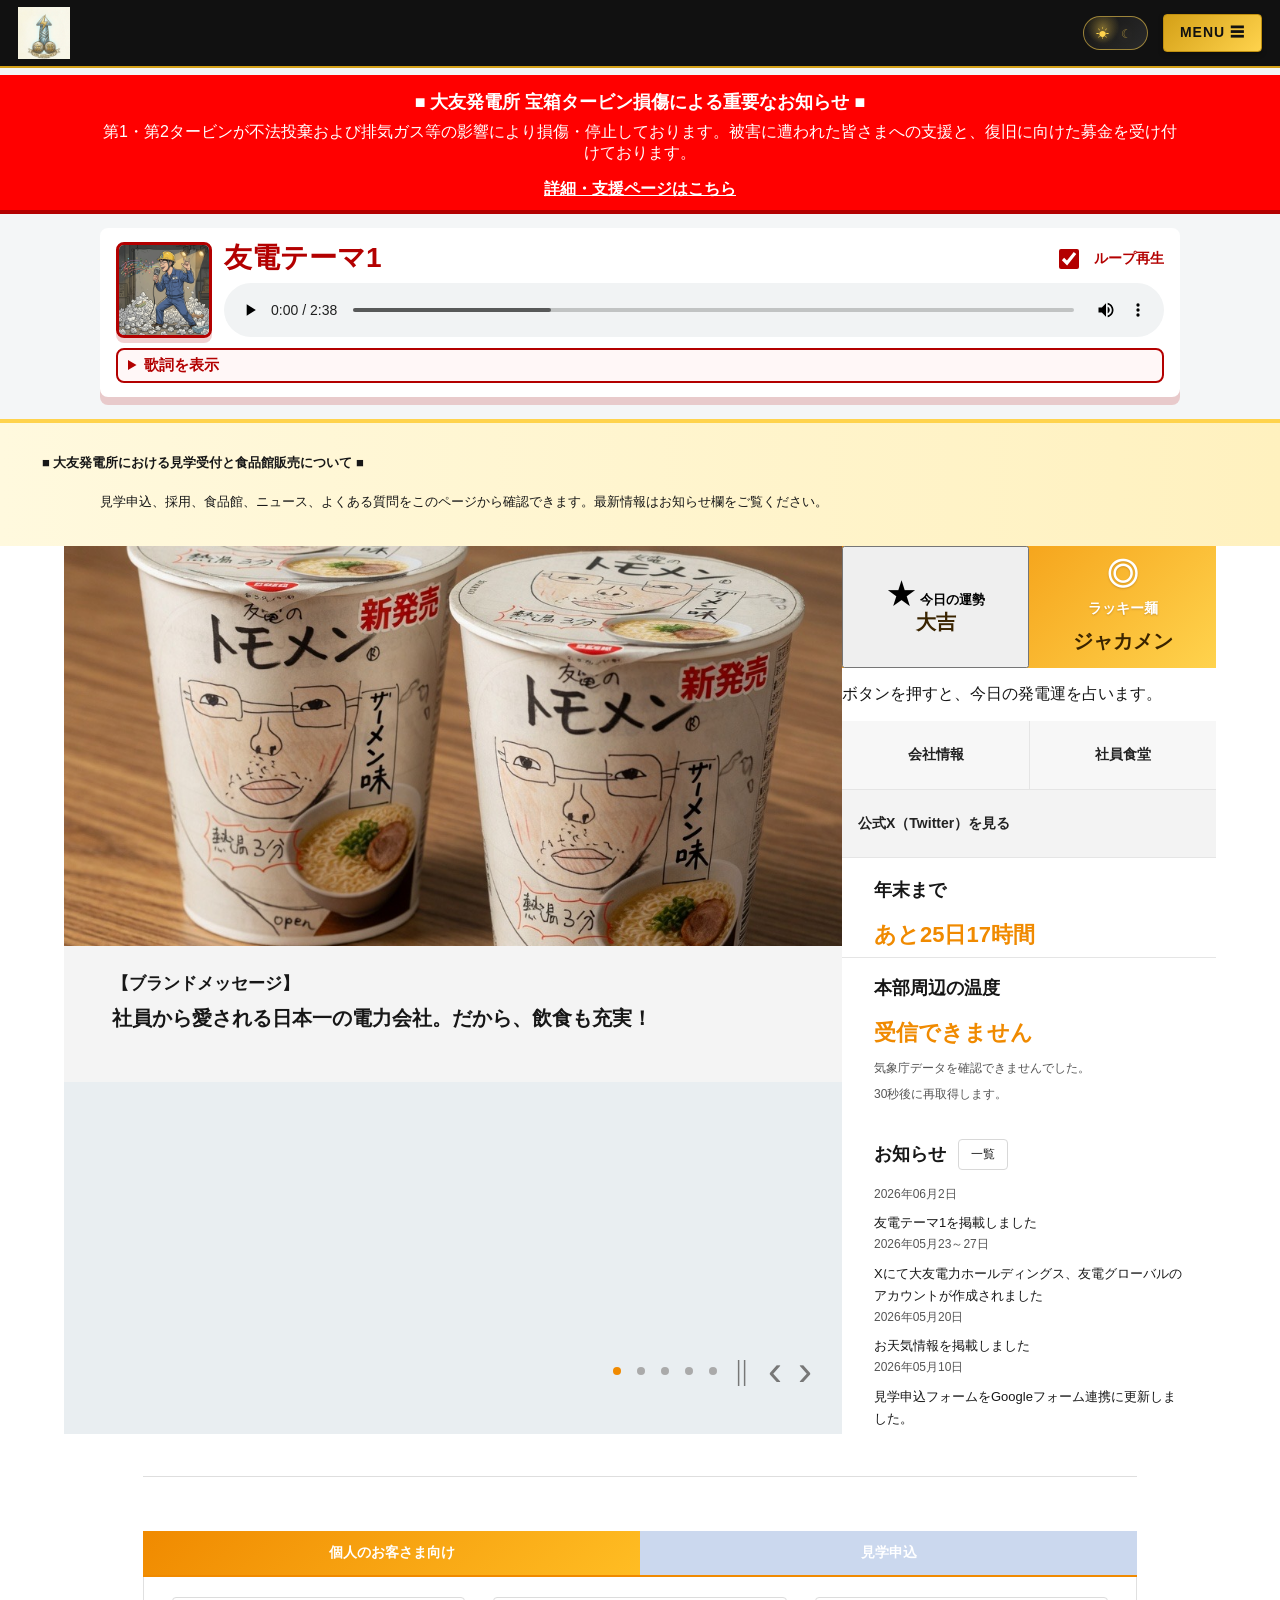
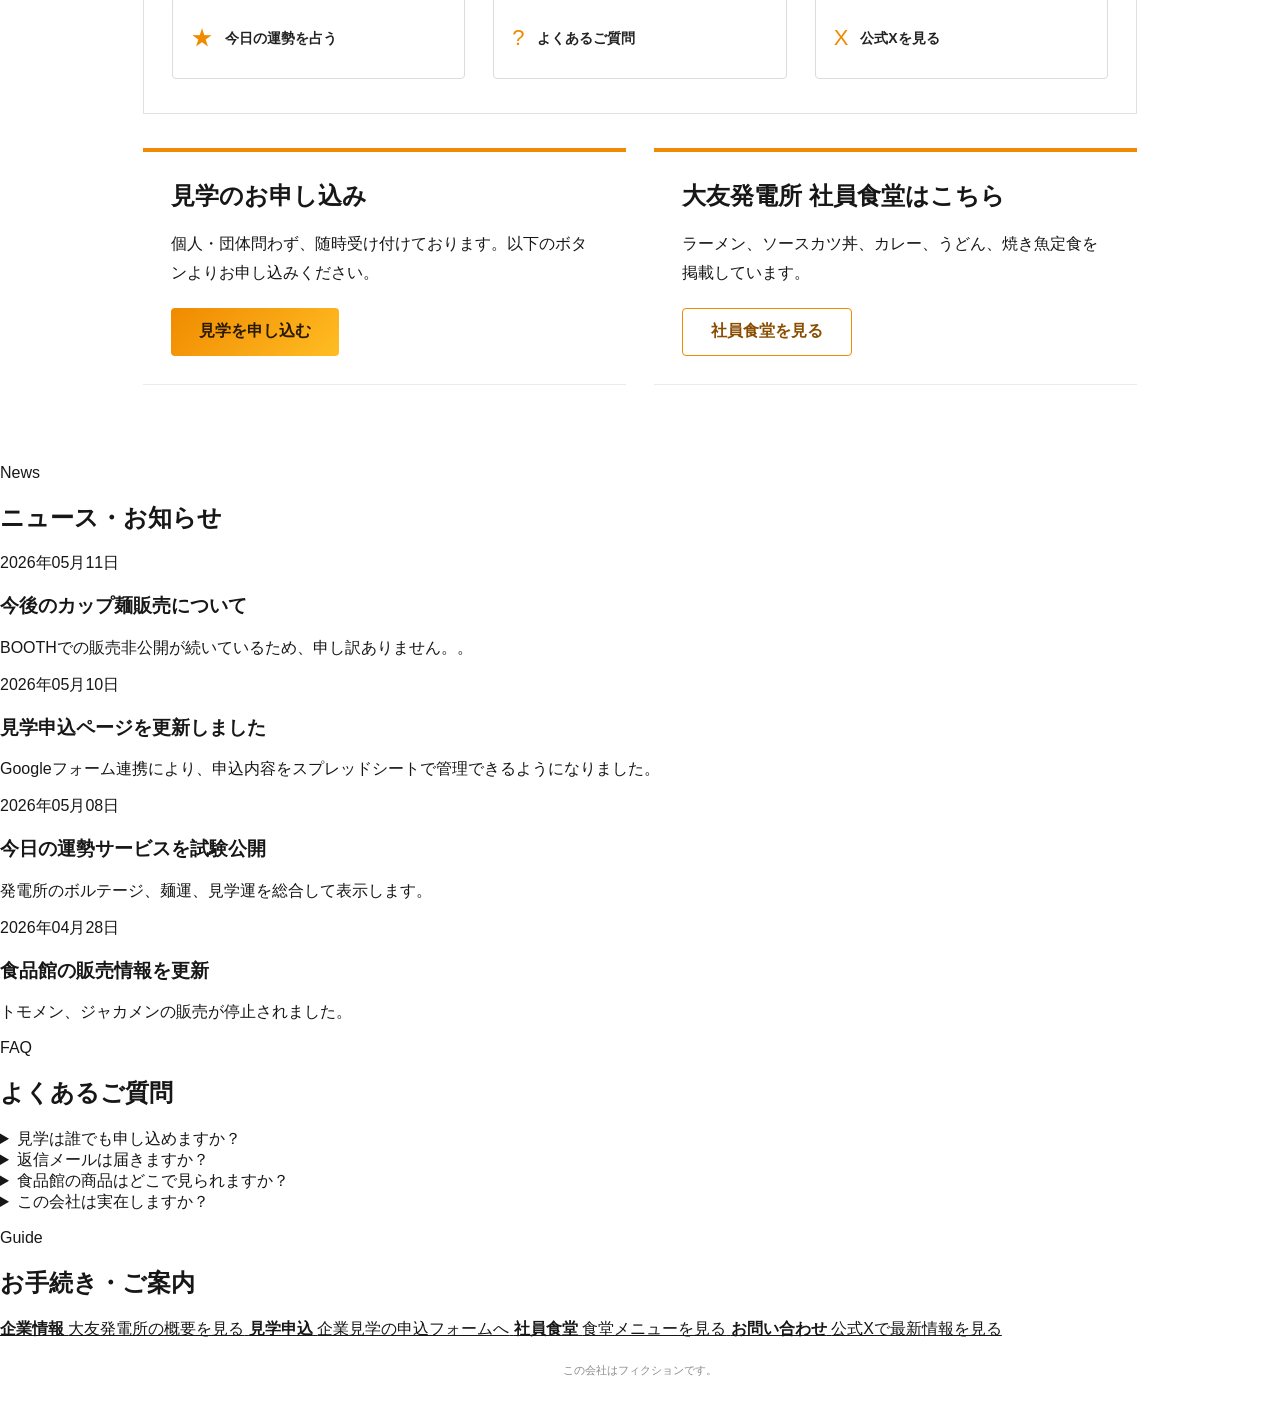
==== index.html @ 9f500b02 "Update index.html" ====
<!doctype html>
<html lang="ja">
  <head>
    <meta charset="UTF-8" />
    <meta name="viewport" content="width=device-width, initial-scale=1.0" />
    <title>大友発電所 | 大友電力パワーグリッド</title>
    <meta
      name="description"
      content="大友発電所の見学申込、社員食堂、ニュース、友電本部周辺気象情報をまとめた公式サイトです。"
    />
    <meta name="application-name" content="大友発電所" />
    <link rel="canonical" href="https://tomoden-opg.com/" />
    <meta property="og:type" content="website" />
    <meta property="og:site_name" content="大友発電所" />
    <meta property="og:title" content="大友発電所 | 大友電力パワーグリッド" />
    <meta
      property="og:description"
      content="大友発電所の見学申込、社員食堂、ニュース、友電本部周辺の気象情報をまとめた公式サイトです。"
    />
    <meta property="og:url" content="https://tomoden-opg.com/" />
    <meta
      property="og:image"
      content="https://tomoden-opg.com/assets/common/logov2.png"
    />
    <meta name="twitter:card" content="summary" />
    <script type="application/ld+json">
      {
        "@context": "https://schema.org",
        "@type": "WebSite",
        "name": "大友発電所 友電公式サイト",
        "alternateName": ["大友電力パワーグリッド", "大友電力"],
        "url": "https://tomoden-opg.com/"
      }
    </script>
    <link rel="stylesheet" href="style.css" />
  </head>

  <body>
    <header class="mobile-top">
      <a href="index.html" class="site-logo">
        <img src="assets/common/logov2.png" alt="大友発電所" class="logo-img" />
      </a>

      <div class="mobile-actions">
        <button
          type="button"
          id="theme-toggle"
          class="theme-toggle"
          aria-label="テーマ切り替え"
        >
          <span class="theme-sun" aria-hidden="true">☀</span>
          <span class="theme-moon" aria-hidden="true">☾</span>
        </button>

        <button type="button" id="mobile-menu-btn" aria-label="メニュー開閉">
          MENU ☰
        </button>
      </div>
    </header>

    <nav class="mobile-menu" id="mobileMenu">
      <div class="menu-group">
        <a href="#fortune">今日の運勢</a>
        <a href="food.html">食品館ニュース</a>
        <a href="faq.html">よくあるご質問</a>
        <a href="news.html">ニュース</a>
      </div>
      <hr />
      <div class="menu-group">
        <a href="about.html">企業情報</a>
        <a href="personal.html">一般のお客さま</a>
        <a href="business.html">発電事業者さま</a>
        <a href="contractor.html">電気工事店さま</a>
        <a href="guide.html">お手続き・ご案内</a>
      </div>
      <div class="menu-sns" style="padding: 20px; display: flex; gap: 15px">
        <a href="#" style="border: none">𝕏</a>
        <a href="#" style="border: none">FB</a>
      </div>
    </nav>

    <section class="emergency-alert">
      <div class="alert-inner">
        <strong>■ 大友発電所 宝箱タービン損傷による重要なお知らせ ■</strong>
        <p>
          第1・第2タービンが不法投棄および排気ガス等の影響により損傷・停止しております。被害に遭われた皆さまへの支援と、復旧に向けた募金を受け付けております。
        </p>
        <a href="takarabako.html" class="alert-link"
          >詳細・支援ページはこちら</a
        >
      </div>
    </section>

    <section class="alert-audio" aria-label="友電テーマ1">
      <img
        class="alert-audio-thumb"
        src="assets/common/tomoden-theme-thumb.png"
        alt="友電テーマ1のサムネイル"
      />
      <span class="alert-audio-title">友電テーマ1</span>
      <audio id="tomoden-theme-audio" controls preload="metadata" loop>
        <source src="assets/common/tomoden-theme1.mp3" type="audio/mpeg" />
      </audio>
      <div class="alert-audio-controls">
        <label class="alert-audio-loop">
          <input id="tomoden-theme-loop" type="checkbox" checked />
          <span>ループ再生</span>
        </label>
      </div>
      <details class="alert-audio-lyrics">
        <summary>歌詞を表示</summary>
        <div class="lyrics-body">
          <p>
            大友発電所 略して 友電<br />
            今日もパンツ破いて 発電始めるぜ<br />
            大友発電所 略して 友電<br />
            ティッシュ山積みで 射精するまでやめねえ！
          </p>
          <p>
            朝起きたら 即 発電機ムラムラくる<br />
            熱く脈打って 先走り垂らして待機中<br />
            右手でガッと掴んで ゆっくり回し始めて<br />
            腰の動き合わせて 深く刻んでくぜ
          </p>
          <p>
            速度上げりゃ上げるほど 頭真っ白になって<br />
            カリを擦り上げて 快感が脳天ぶち抜いて<br />
            限界まで来たら 発電機ビクビク震えて<br />
            ティッシュ構えた瞬間 ドクドク射精ぶちかます！
          </p>
          <p>
            大友発電所 略して 友電<br />
            今日もパンツ破いて 発電始めるぜ<br />
            大友発電所 略して 友電<br />
            この発電 永遠に回し続けるぜ！
          </p>
          <p>
            夜中にまた疼いて 二回目即始動<br />
            暗闇の中で 発電機暴走<br />
            角度変えて激しく 回転数マックスまで<br />
            二回目の射精 量多くて飛び散るぜ
          </p>
          <p>
            毎日毎日 この発電所フル稼働<br />
            ティッシュの山エベレスト パンツはボロボロ<br />
            欲情来たら即 止まらねえこのループ<br />
            さぁ 何度でもイッてやるぜ
          </p>
        </div>
      </details>
    </section>

    <div class="site-shell">
      <section class="notice-bar">
        <strong>■ 大友発電所における見学受付と食品館販売について ■</strong>
        <p>
          見学申込、採用、食品館、ニュース、よくある質問をこのページから確認できます。最新情報はお知らせ欄をご覧ください。
        </p>
      </section>

      <main>
        <section class="hero-grid" aria-label="注目情報">
          <div class="carousel" aria-roledescription="carousel">
            <div class="slide is-active">
              <img src="assets/common/ramen.jpg" alt="友電食品館のトモメン" />
              <div class="slide-caption">
                <span>【ブランドメッセージ】</span>
                <strong
                  >社員から愛される日本一の電力会社。だから、飲食も充実！</strong
                >
              </div>
            </div>
            <div class="slide">
              <img src="assets/common/jakamen.png" alt="ジャカメン情報" />
              <div class="slide-caption">
                <span>【食品館】</span>
                <strong>トモメン・ジャカメン販売中！</strong>
              </div>
            </div>
            <div class="slide portrait-slide">
              <img src="assets/common/shacho.png" alt="新卒採用" />
              <div class="slide-caption">
                <span>【見学情報】</span>
                <strong>大友発電所の見学申込ページはこちら</strong>
              </div>
            </div>
            <div class="slide">
              <img src="assets/common/women.png" alt="大友発電所で活躍する女性スタッフ" />
              <div class="slide-caption">
                <span>【女性の活躍】</span>
                <strong>女性の活躍により、友電がPOWER UP!</strong>
              </div>
            </div>
             <div class="slide">
          <img src="assets/common/debu.png" alt="40" />
          <div class="slide-caption">
             <span>【40代・50代の採用も！】</span>
             <strong>何歳からでもキャリアアップが目指せる！</strong>
            </div>
             </div>

            <div class="carousel-controls" aria-label="スライド操作">
              <button type="button" class="dot is-active" data-slide="0" aria-label="1枚目を表示"></button>
              <button type="button" class="dot" data-slide="1" aria-label="2枚目を表示"></button>
              <button type="button" class="dot" data-slide="2" aria-label="3枚目を表示"></button>
              <button type="button" class="dot" data-slide="3" aria-label="4枚目を表示"></button>
               <button type="button" class="dot" data-slide="4" aria-labec="5枚目を表示"></button>
              <span class="pause-mark">||</span>
              <button type="button" class="arrow carousel-prev" aria-label="前の画像へ">‹</button>
              <button type="button" class="arrow carousel-next" aria-label="次の画像へ">›</button>
            </div>
          </div>

          <aside class="quick-panel" id="quick">
            <div class="fortune-row" id="fortune">
              <button type="button" id="fortune-button" class="fortune-action">
                <span class="icon">★</span>
                <strong>今日の運勢</strong>
                <small id="fortune-rank">大吉</small>
              </button>
              <a href="#food">
                <span class="icon">◎</span>
                <strong>ラッキー麺</strong>
                <small id="lucky-noodle">ジャカメン</small>
              </a>
            </div>
            <p class="fortune-result" id="fortune-result">
              ボタンを押すと、今日の発電運を占います。
            </p>
            <div class="link-row">
              <a href="about.html">会社情報</a>
              <a href="shokuhinkan.html">社員食堂</a>
            </div>
            <a
              class="wide-link"
              href="https://x.com/pqUBnTUdVJ48094"
              target="_blank"
              >公式X（Twitter）を見る</a
            >

            <section class="side-news countdown-card">
              <h2>年末まで</h2>
              <p><strong id="year-countdown">計算中...</strong></p>
            </section>

            <section class="side-news weather-card" aria-live="polite">
              <h2>本部周辺の温度</h2>
              <p>
                <strong id="weather-now">受信中...</strong>
                <span id="weather-detail">天気データを取得しています。</span>
                <span id="weather-extra"></span>
                <span id="weather-alert">警報注意報を確認中...</span>
              </p>
            </section>

            <section class="side-news" id="press">
              <h2>お知らせ <a href="#news">一覧</a></h2>
              <p>
                <time>2026年06月2日</time>
                友電テーマ1を掲載しました
              </p>
              <p>
                <time>2026年05月23～27日</time>
                Xにて大友電力ホールディングス、友電グローバルのアカウントが作成されました
              </p>
               <p>
                <time>2026年05月20日</time>
                お天気情報を掲載しました
              </p>
              <p>
                <time>2026年05月10日</time>
                見学申込フォームをGoogleフォーム連携に更新しました。
              </p>
            </section>
          </aside>
        </section>

        <section class="customer-tabs" id="personal">
          <div class="tabs">
            <a class="tab is-active" href="#personal">個人のお客さま向け</a>
            <a class="tab" href="recruit.html">見学申込</a>
          </div>
          <div class="customer-grid">
            <a href="#fortune">
              <span>★</span>
              <strong>今日の運勢を占う</strong>
            </a>
            <a href="#faq">
              <span>?</span>
              <strong>よくあるご質問</strong>
            </a>
            <a href="https://x.com/pqUBnTUdVJ48094" target="_blank">
              <span>X</span>
              <strong>公式Xを見る</strong>
            </a>
          </div>
        </section>

        <section class="content-grid">
          <article id="tour">
            <h2>見学のお申し込み</h2>
            <p>
              個人・団体問わず、随時受け付けております。以下のボタンよりお申し込みください。
            </p>
            <a class="button" href="recruit.html">見学を申し込む</a>
          </article>
          <article id="food">
            <h2>大友発電所 社員食堂はこちら</h2>
            <p>
              ラーメン、ソースカツ丼、カレー、うどん、焼き魚定食を掲載しています。
            </p>
            <a class="button ghost" href="shokuhinkan.html">社員食堂を見る</a>
          </article>
        </section>

        <section class="info-section" id="news">
          <div class="section-heading">
            <p>News</p>
            <h2>ニュース・お知らせ</h2>
          </div>
          <div class="news-list">
            <article>
              <time>2026年05月11日</time>
              <h3>今後のカップ麺販売について</h3>
              <p>BOOTHでの販売非公開が続いているため、申し訳ありません。。</p>
            </article>
            <article>
              <time>2026年05月10日</time>
              <h3>見学申込ページを更新しました</h3>
              <p>
                Googleフォーム連携により、申込内容をスプレッドシートで管理できるようになりました。
              </p>
            </article>
            <article>
              <time>2026年05月08日</time>
              <h3>今日の運勢サービスを試験公開</h3>
              <p>発電所のボルテージ、麺運、見学運を総合して表示します。</p>
            </article>
            <article>
              <time>2026年04月28日</time>
              <h3>食品館の販売情報を更新</h3>
              <p>トモメン、ジャカメンの販売が停止されました。</p>
            </article>
          </div>
        </section>

        <section class="info-section" id="faq">
          <div class="section-heading">
            <p>FAQ</p>
            <h2>よくあるご質問</h2>
          </div>
          <div class="faq-list">
            <details>
              <summary>見学は誰でも申し込めますか？</summary>
              <p>
                個人・団体問わず申し込めます。希望日と人数を入力して送信してください。
              </p>
            </details>
            <details>
              <summary>返信メールは届きますか？</summary>
              <p>
                Googleフォーム側で「回答者に回答のコピーを送信」を有効にしている場合、入力したメールアドレスに回答コピーが届きます。
              </p>
            </details>
            <details>
              <summary>食品館の商品はどこで見られますか？</summary>
              <p>食品館リンクからBOOTHの商品ページを確認できます。</p>
            </details>
            <details>
              <summary>この会社は実在しますか？</summary>
              <p>
                この会社はフィクションです。実在の団体・企業とは関係ありません。
              </p>
            </details>
          </div>
        </section>

        <section class="info-section" id="business">
          <div class="section-heading">
            <p>Guide</p>
            <h2>お手続き・ご案内</h2>
          </div>
          <div class="guide-grid" id="contractor">
            <a href="about.html">
              <strong>企業情報</strong>
              <span>大友発電所の概要を見る</span>
            </a>
            <a href="recruit.html">
              <strong>見学申込</strong>
              <span>企業見学の申込フォームへ</span>
            </a>
            <a href="shokuhinkan.html">
              <strong>社員食堂</strong>
              <span>食堂メニューを見る</span>
            </a>
            <a href="https://x.com/pqUBnTUdVJ48094" target="_blank">
              <strong>お問い合わせ</strong>
              <span>公式Xで最新情報を見る</span>
            </a>
          </div>
        </section>
      </main>

      <footer class="site-disclaimer">この会社はフィクションです。</footer>
    </div>

    <script>
      document.addEventListener("DOMContentLoaded", () => {
        const slides = [...document.querySelectorAll(".slide")];
        const dots = [...document.querySelectorAll(".dot")];
        const carousel = document.querySelector(".carousel");
        const prevButton = document.querySelector(".carousel-prev");
        const nextButton = document.querySelector(".carousel-next");
        let current = 0;
        let slideTimer;

        function showSlide(index) {
          slides[current].classList.remove("is-active");
          dots[current]?.classList.remove("is-active");
          current = (index + slides.length) % slides.length;
          slides[current].classList.add("is-active");
          dots[current]?.classList.add("is-active");
        }

        function startCarousel() {
          clearInterval(slideTimer);
          slideTimer = setInterval(() => showSlide(current + 1), 4500);
        }

        dots.forEach((dot) => {
          dot.addEventListener("click", () => {
            showSlide(Number(dot.dataset.slide));
            startCarousel();
          });
        });

        prevButton?.addEventListener("click", () => {
          showSlide(current - 1);
          startCarousel();
        });

        nextButton?.addEventListener("click", () => {
          showSlide(current + 1);
          startCarousel();
        });

        let touchStartX = 0;
        carousel?.addEventListener("touchstart", (event) => {
          touchStartX = event.changedTouches[0].clientX;
        }, { passive: true });

        carousel?.addEventListener("touchend", (event) => {
          const diff = event.changedTouches[0].clientX - touchStartX;
          if (Math.abs(diff) < 40) {
            return;
          }
          showSlide(diff > 0 ? current - 1 : current + 1);
          startCarousel();
        }, { passive: true });

        startCarousel();

        const themeToggle = document.getElementById("theme-toggle");
        const mediaQuery = window.matchMedia("(prefers-color-scheme: dark)");
        const themeStorageKey = "tomoden-theme";
        let manualTheme = localStorage.getItem(themeStorageKey);

        function applyTheme(theme) {
          document.body.classList.toggle("dark-theme", theme === "dark");
          document.body.classList.toggle("light-theme", theme === "light");
        }

        function deviceTheme() {
          return mediaQuery.matches ? "dark" : "light";
        }

        applyTheme(manualTheme || deviceTheme());

        function handleDeviceThemeChange(event) {
          if (!manualTheme) {
            applyTheme(event.matches ? "dark" : "light");
          }
        }

        if (mediaQuery.addEventListener) {
          mediaQuery.addEventListener("change", handleDeviceThemeChange);
        } else {
          mediaQuery.addListener(handleDeviceThemeChange);
        }

        themeToggle.addEventListener("click", () => {
          const nextTheme = document.body.classList.contains("dark-theme")
            ? "light"
            : "dark";
          manualTheme = nextTheme;
          localStorage.setItem(themeStorageKey, nextTheme);
          applyTheme(nextTheme);
        });

        function updateCountdown() {
          const countdown = document.getElementById("year-countdown");
          const now = new Date();
          const end = new Date(now.getFullYear(), 11, 31, 23, 59, 59);
          const diff = Math.max(0, end - now);
          const days = Math.floor(diff / 86400000);
          const hours = Math.floor((diff % 86400000) / 3600000);
          countdown.textContent = `あと${days}日${hours}時間`;
        }

        updateCountdown();
        setInterval(updateCountdown, 60000);

        const weatherLabel = document.getElementById("weather-now");
        const weatherDetail = document.getElementById("weather-detail");
        const weatherExtra = document.getElementById("weather-extra");
        const weatherAlert = document.getElementById("weather-alert");
        const weatherWarningNames = {
          "02": "暴風雪警報",
          "03": "大雨警報",
          "04": "洪水警報",
          "05": "暴風警報",
          "06": "大雪警報",
          "07": "波浪警報",
          "08": "高潮警報",
          10: "大雨注意報",
          12: "大雪注意報",
          13: "風雪注意報",
          14: "雷注意報",
          15: "強風注意報",
          16: "波浪注意報",
          17: "融雪注意報",
          18: "洪水注意報",
          19: "高潮注意報",
          20: "濃霧注意報",
          21: "乾燥注意報",
          22: "なだれ注意報",
          23: "低温注意報",
          24: "霜注意報",
          25: "着氷注意報",
          26: "着雪注意報",
          32: "暴風雪特別警報",
          33: "大雨特別警報",
          35: "暴風特別警報",
          36: "大雪特別警報",
          37: "波浪特別警報",
          38: "高潮特別警報",
        };

        function jmaTimestamp(date) {
          const pad = (value) => String(value).padStart(2, "0");
          return `${date.getFullYear()}${pad(date.getMonth() + 1)}${pad(date.getDate())}${pad(date.getHours())}${pad(date.getMinutes())}${pad(date.getSeconds())}`;
        }

        function isFullMoon(date) {
          const lunarCycle = 29.530588853;
          const knownFullMoon = Date.UTC(2026, 4, 31, 17, 45);
          const days = (date.getTime() - knownFullMoon) / 86400000;
          const phase = ((days % lunarCycle) + lunarCycle) % lunarCycle;
          return phase < 1.2 || phase > lunarCycle - 1.2;
        }

        function weatherIcon(code, weatherText, date) {
          const text = weatherText || "";
          const hour = date.getHours();
          const isNight = hour >= 18 || hour < 5;

          if (
            text.includes("大雨") ||
            text.includes("激しい雨") ||
            text.includes("強い雨")
          ) {
            return "☔";
          }
          if (text.includes("雨") || String(code).startsWith("3")) {
            return "☂";
          }
          if (text.includes("くもり") || String(code).startsWith("2")) {
            return "⛅";
          }
          if (
            isNight &&
            (text.includes("晴") || String(code).startsWith("1"))
          ) {
            return isFullMoon(date) ? "🌕" : "🌙";
          }
          if (text.includes("晴") || String(code).startsWith("1")) {
            return "☀";
          }
          return "⛅";
        }

        async function updateWeather() {
          try {
            const latestText = await fetch(
              "https://www.jma.go.jp/bosai/amedas/data/latest_time.txt",
            ).then((response) => response.text());
            const latestDate = new Date(latestText.trim());
            const [amedas, forecast, warnings] = await Promise.all([
              fetch(
                `https://www.jma.go.jp/bosai/amedas/data/map/${jmaTimestamp(latestDate)}.json`,
              ).then((response) => response.json()),
              fetch(
                "https://www.jma.go.jp/bosai/forecast/data/forecast/070000.json",
              ).then((response) => response.json()),
              fetch(
                "https://www.jma.go.jp/bosai/warning/data/warning/070000.json",
              ).then((response) => response.json()),
            ]);

            const observed = amedas["36127"];
            const todayArea = forecast[0].timeSeries[0].areas.find(
              (area) => area.area.code === "070010",
            );
            const todayTemps = forecast[0].timeSeries[2].areas.find(
              (area) => area.area.code === "36127",
            );
            const weekTemps = forecast[1].timeSeries[1].areas.find(
              (area) => area.area.code === "36127",
            );
            const popArea = forecast[0].timeSeries[1].areas.find(
              (area) => area.area.code === "070010",
            );
            const weeklyPopArea = forecast[1].timeSeries[0].areas.find(
              (area) => area.area.code === "070100",
            );
            const weatherText = todayArea.weathers[0].replace(/\s+/g, " ");
            const icon = weatherIcon(
              todayArea.weatherCodes[0],
              weatherText,
              new Date(),
            );
            const currentTemp = observed?.temp?.[0];
            const minTemp =
              todayTemps?.temps?.[0] ||
              weekTemps?.tempsMin?.find(Boolean) ||
              "--";
            const maxTemp =
              todayTemps?.temps?.[1] ||
              weekTemps?.tempsMax?.find(Boolean) ||
              "--";
            const pop =
              popArea?.pops?.find((value) => value !== "") ||
              weeklyPopArea?.pops?.find((value) => value !== "") ||
              "--";
            const warningArea =
              warnings.areaTypes?.[1]?.areas?.find(
                (area) => area.code === "0720100",
              ) ||
              warnings.areaTypes?.[0]?.areas?.find(
                (area) => area.code === "070010",
              );
            const activeWarnings = (warningArea?.warnings || [])
              .filter((warning) => warning.code && warning.status !== "解除")
              .map(
                (warning) =>
                  weatherWarningNames[warning.code] ||
                  `気象注意報(${warning.code})`,
              );

            weatherLabel.textContent = `${icon} ${currentTemp ?? "--"}℃`;
            weatherDetail.textContent = `本部西口周辺・${weatherText}`;
            weatherExtra.textContent = `最高 ${maxTemp}℃ / 最低 ${minTemp}℃・降水確率 ${pop}%・${latestDate.getHours()}:${String(latestDate.getMinutes()).padStart(2, "0")} 更新`;
            weatherAlert.textContent =
              activeWarnings.length > 0
                ? `発表中: ${activeWarnings.join("、")}`
                : "警報注意報なし";
          } catch (error) {
            weatherLabel.textContent = "受信できません";
            weatherDetail.textContent = "気象庁データを確認できませんでした。";
            weatherExtra.textContent = "30秒後に再取得します。";
            weatherAlert.textContent = "";
          }
        }

        updateWeather();
        setInterval(updateWeather, 30000);

        const fortunes = [
          {
            rank: "大吉",
            noodle: "ジャカメン",
            text: "発電効率が高め。早めの申し込みと黄色い食べ物が吉。",
          },
          {
            rank: "中吉",
            noodle: "トモメン",
            text: "ボルテージ安定。見学前にFAQを読むとさらに運気上昇。",
          },
          {
            rank: "小吉",
            noodle: "ラーメン",
            text: "配線確認の日。落ち着いてフォームを送れば問題なし。",
          },
          {
            rank: "発電吉",
            noodle: "替え玉",
            text: "ひらめきが強い日。ニュース欄にヒントがあります。",
          },
        ];

        document
          .getElementById("fortune-button")
          .addEventListener("click", () => {
            const fortune =
              fortunes[Math.floor(Math.random() * fortunes.length)];
            document.getElementById("fortune-rank").textContent = fortune.rank;
            document.getElementById("lucky-noodle").textContent =
              fortune.noodle;
            document.getElementById("fortune-result").textContent =
              fortune.text;
          });

        const themeAudio = document.getElementById("tomoden-theme-audio");
        const themeLoop = document.getElementById("tomoden-theme-loop");

        if (themeAudio && themeLoop) {
          themeLoop.addEventListener("change", () => {
            themeAudio.loop = themeLoop.checked;
          });

          themeAudio.loop = themeLoop.checked;
        }

        let currentShell = document.querySelector(".site-shell");
        const persistentAudio = document.querySelector(".alert-audio");
        const initialPath = location.pathname;

        function pageKey(url) {
          const path = url.pathname.split("/").pop();
          return path || "index.html";
        }

        function syncPageClass(nextBody) {
          const themeClasses = ["dark-theme", "light-theme"].filter((name) =>
            document.body.classList.contains(name)
          );
          document.body.className = nextBody.className;
          themeClasses.forEach((name) => document.body.classList.add(name));
        }

        async function loadInternalPage(url, shouldPush = true) {
          const response = await fetch(url.href);

          if (!response.ok) {
            location.href = url.href;
            return;
          }

          const html = await response.text();
          const nextDoc = new DOMParser().parseFromString(html, "text/html");
          const nextShell = nextDoc.querySelector(".site-shell");

          if (!nextShell || !currentShell || !persistentAudio) {
            location.href = url.href;
            return;
          }

          currentShell.replaceWith(nextShell);
          currentShell = nextShell;
          syncPageClass(nextDoc.body);
          document.title = nextDoc.title;

          if (shouldPush) {
            history.pushState({ tomodenPage: pageKey(url) }, "", url.href);
          }

          window.scrollTo({ top: 0, behavior: "instant" });
        }

        document.addEventListener("click", (event) => {
          const link = event.target.closest("a[href]");

          if (!link) {
            return;
          }

          const url = new URL(link.href, location.href);
          const isSameOrigin = url.origin === location.origin;
          const isPageLink =
            url.pathname.endsWith(".html") || url.pathname.endsWith("/");
          const isHashOnly =
            url.pathname === location.pathname && url.hash && !url.search;

          if (
            !isSameOrigin ||
            !isPageLink ||
            isHashOnly ||
            link.target ||
            link.hasAttribute("download")
          ) {
            return;
          }

          event.preventDefault();
          loadInternalPage(url).catch(() => {
            location.href = url.href;
          });
        });

        window.addEventListener("popstate", () => {
          loadInternalPage(new URL(location.href), false).catch(() => {
            location.reload();
          });
        });

        history.replaceState(
          { tomodenPage: pageKey(new URL(location.href)) },
          "",
          location.href || initialPath
        );

        const languageToggle = document.getElementById("language-toggle");
        const languageDropdown = document.getElementById("language-dropdown");
        const languageMessages = {
          ja: "日本語表示です。",
          en: "English mode is selected. Main pages remain playful Japanese content.",
          zh: "已选择中文。主要页面内容以日语为主。",
        };

        if (languageToggle && languageDropdown) {
          languageToggle.addEventListener("click", () => {
            const isOpen = !languageDropdown.hidden;
            languageDropdown.hidden = isOpen;
            languageToggle.setAttribute("aria-expanded", String(!isOpen));
          });

          languageDropdown.querySelectorAll("button").forEach((button) => {
            button.addEventListener("click", () => {
              languageDropdown.hidden = true;
              languageToggle.setAttribute("aria-expanded", "false");
              languageToggle.firstChild.textContent = button.textContent + " ";
              alert(languageMessages[button.dataset.lang]);
            });
          });

          document.addEventListener("click", (event) => {
            if (!event.target.closest(".language-menu")) {
              languageDropdown.hidden = true;
              languageToggle.setAttribute("aria-expanded", "false");
            }
          });
        }
      });
      const menuBtn = document.getElementById("mobile-menu-btn");
      const mobileMenu = document.getElementById("mobileMenu");

      menuBtn.addEventListener("click", () => {
        const isOpen = mobileMenu.classList.toggle("is-open");

        // ボタンの文字を切り替え
        if (isOpen) {
          menuBtn.innerHTML = "✕ CLOSE";
          menuBtn.style.background =
            "#ff0000"; /* 閉じるボタンを赤にする（東電風） */
          document.body.style.overflow =
            "hidden"; /* 背後のスクロールを止める */
        } else {
          menuBtn.innerHTML = "MENU ☰";
          menuBtn.style.background =
            "linear-gradient(135deg, #d4a017 0%, #ffd34d 100%)"; /* 元の金に戻す */
          document.body.style.overflow = ""; /* スクロール再開 */
        }
      });
    </script>
  </body>
</html>
---- style.css ----
* {
  box-sizing: border-box;
}

body {
  margin: 0;
  min-height: 100vh;
  background: #f4f6f7;
  color: #171717;
  font-family: "Hiragino Kaku Gothic ProN", "Yu Gothic", Meiryo, sans-serif;
}

body.dark-theme {
  background: #111;
  color: #f7f1df;
}

@media (prefers-color-scheme: dark) {
  body:not(.light-theme) {
    background: #111;
    color: #f7f1df;
  }

  body:not(.light-theme) .theme-toggle {
    background: #1b1b1b;
    color: #fff6d8;
  }

  body:not(.light-theme) .theme-toggle .theme-sun {
    opacity: 0.35;
  }

  body:not(.light-theme) .theme-toggle .theme-moon {
    opacity: 1;
  }

  body:not(.light-theme) .top-strip,
  body:not(.light-theme) .site-shell,
  body:not(.light-theme) .quick-panel,
  body:not(.light-theme) .customer-grid,
  body:not(.light-theme) .content-grid article,
  body:not(.light-theme) .visit-form-panel,
  body:not(.light-theme) .form-note {
    background: #1a1a1a;
  }

  body:not(.light-theme) .primary-nav a,
  body:not(.light-theme) .link-row a,
  body:not(.light-theme) .wide-link,
  body:not(.light-theme) .customer-grid a {
    color: #f7f1df;
  }

  body:not(.light-theme) .notice-bar {
    background: linear-gradient(90deg, #322208, #231b0d);
  }

  body:not(.light-theme) .slide-caption,
  body:not(.light-theme) .link-row a,
  body:not(.light-theme) .wide-link {
    background: #202020;
  }

  body:not(.light-theme) .countdown-inline {
    background: #251c0b;
  }

  body:not(.light-theme) .orientation-message {
    background:
      linear-gradient(135deg, rgba(255, 211, 77, 0.14), rgba(240, 138, 0, 0.1)),
      #1a1a1a;
    box-shadow: 0 16px 38px rgba(0, 0, 0, 0.24);
  }

  body:not(.light-theme) .orientation-message blockquote {
    background: rgba(255, 255, 255, 0.06);
    color: #fff1bf;
  }

  body:not(.light-theme) .visit-form input,
  body:not(.light-theme) .visit-form textarea {
    border-color: #474747;
    background: #111;
    color: #f7f1df;
  }
}

a {
  color: inherit;
}

.theme-toggle {
  position: fixed;
  top: 74px;
  right: 18px;
  z-index: 20;
  display: inline-flex;
  gap: 7px;
  align-items: center;
  justify-content: center;
  min-width: 46px;
  min-height: 34px;
  padding: 6px 10px;
  border: 1px solid currentColor;
  border-radius: 999px;
  background: #fff;
  color: #171717;
  font-size: 16px;
  line-height: 1;
  cursor: pointer;
  box-shadow: 0 7px 22px rgba(0, 0, 0, 0.22);
}

body.dark-theme .theme-toggle {
  background: #1b1b1b;
  color: #fff6d8;
}

.theme-toggle .theme-moon {
  opacity: 0.35;
}

body.dark-theme .theme-toggle .theme-sun {
  opacity: 0.35;
}

body.dark-theme .theme-toggle .theme-moon {
  opacity: 1;
}

.top-strip {
  background: #fff;
  border-bottom: 1px solid #e7e7e7;
}

.top-strip-inner {
  width: min(1536px, 100%);
  min-height: 26px;
  margin: 0 auto;
  display: flex;
  justify-content: flex-end;
  align-items: center;
  gap: 0;
  font-size: 12px;
}

.top-strip a {
  min-height: 26px;
  display: inline-flex;
  align-items: center;
  padding: 0 16px;
  border-left: 1px solid #e4e4e4;
  text-decoration: none;
}

.top-strip a:hover {
  color: #f08a00;
}

.top-strip .quick-link {
  background: linear-gradient(135deg, #f08a00, #ffd34d);
  color: #fff;
  font-weight: 700;
}

.site-shell {
  width: min(1536px, 100%);
  margin: 0 auto;
  background: #fff;
}

body.dark-theme .top-strip,
body.dark-theme .site-shell,
body.dark-theme .quick-panel,
body.dark-theme .customer-grid,
body.dark-theme .content-grid article,
body.dark-theme .visit-form-panel,
body.dark-theme .form-note {
  background: #1a1a1a;
}

.site-header {
  min-height: 118px;
  display: grid;
  grid-template-columns: 360px 1fr;
  gap: 30px;
  align-items: center;
  padding: 22px 42px 18px;
}

.brand {
  display: block;
  text-decoration: none;
}

.brand img {
  width: 100%;
  display: block;
  height: auto;
}

.primary-nav {
  display: grid;
  grid-template-columns: repeat(5, minmax(0, 1fr));
  gap: 12px;
  align-items: center;
}

.primary-nav a {
  min-height: 48px;
  display: flex;
  align-items: center;
  color: #111;
  font-size: 14px;
  font-weight: 700;
  line-height: 1.55;
  text-decoration: none;
}

.primary-nav a:hover {
  color: #f08a00;
}

body.dark-theme .primary-nav a,
body.dark-theme .link-row a,
body.dark-theme .wide-link,
body.dark-theme .customer-grid a {
  color: #f7f1df;
}

.notice-bar {
  padding: 28px 42px 32px;
  background: linear-gradient(90deg, #fff9de, #fff1bf);
  font-size: 13px;
  line-height: 1.8;
  border-top: 4px solid #ffd34d;
}

body.dark-theme .notice-bar {
  background: linear-gradient(90deg, #322208, #231b0d);
}

.notice-bar strong,
.notice-bar p {
  width: min(1080px, 100%);
  margin: 0 auto;
}

.notice-bar p {
  margin-top: 16px;
}

.hero-grid {
  display: grid;
  grid-template-columns: minmax(0, 1fr) 374px;
  width: min(1152px, calc(100% - 64px));
  margin: 0 auto;
}

.carousel {
  position: relative;
  min-height: 536px;
  overflow: hidden;
  background: #e9eef1;
}

.slide {
  position: absolute;
  inset: 0;
  opacity: 0;
  transition: opacity 800ms ease;
}

.slide.is-active {
  opacity: 1;
}

.slide img {
  width: 100%;
  height: 400px;
  display: block;
  object-fit: cover;
}

.portrait-slide img {
  object-fit: contain;
  object-position: center;
  padding: 14px;
  background: #eef2f4;
}

.slide-caption {
  min-height: 136px;
  display: grid;
  align-content: start;
  gap: 8px;
  padding: 26px 48px;
  background: #f4f4f4;
}

body.dark-theme .slide-caption {
  background: #202020;
}

body.dark-theme .portrait-slide img {
  background: #151515;
}

.slide-caption span {
  font-size: 17px;
  font-weight: 700;
}

.slide-caption strong {
  font-size: 20px;
  line-height: 1.55;
}

.carousel-controls {
  position: absolute;
  right: 30px;
  bottom: 42px;
  display: flex;
  align-items: center;
  gap: 16px;
  color: #777;
  font-size: 28px;
}

.dot {
    width: 8px;
    height: 8px;
    padding: 0;
    border: 0;
    border-radius: 50%;
    background: #aaa;
    cursor: pointer;
}

.dot.is-active {
  background: #f08a00;
}

.pause-mark {
  font-size: 28px;
  letter-spacing: 2px;
  transform: scaleX(0.65);
}

.arrow {
    padding: 0;
    border: 0;
    background: transparent;
    color: inherit;
    font-size: 42px;
    line-height: 1;
    cursor: pointer;
}

.quick-panel {
  background: #fff;
}

.fortune-row {
  display: grid;
  grid-template-columns: 1fr 1fr;
  background: linear-gradient(135deg, #f08a00, #ffd34d);
}

.fortune-row a {
  min-height: 122px;
  display: grid;
  place-items: center;
  align-content: center;
  gap: 10px;
  color: #fff;
  font-size: 14px;
  font-weight: 700;
  text-decoration: none;
  text-shadow: 0 1px 2px rgba(103, 54, 0, 0.28);
}

.fortune-row a + a {
  border-left: 1px solid rgba(255, 255, 255, 0.32);
}

.fortune-row small {
  display: block;
  color: #3a2400;
  font-size: 20px;
  font-weight: 800;
  text-shadow: none;
}

.icon {
  font-size: 31px;
  line-height: 1;
}

.link-row {
  display: grid;
  grid-template-columns: 1fr 1fr;
  border-bottom: 1px solid #e5e5e5;
}

.link-row a,
.wide-link {
  min-height: 68px;
  display: flex;
  align-items: center;
  justify-content: center;
  padding: 16px;
  color: #222;
  font-size: 14px;
  font-weight: 700;
  line-height: 1.5;
  text-align: center;
  text-decoration: none;
  background: #f7f7f7;
}

body.dark-theme .link-row a,
body.dark-theme .wide-link {
  background: #202020;
  border-color: #383838;
}

.link-row a + a {
  border-left: 1px solid #e5e5e5;
}

.wide-link {
  justify-content: flex-start;
  min-height: 68px;
  border-bottom: 1px solid #e5e5e5;
  background: #f3f3f3;
}

.side-news {
  padding: 24px 32px 4px;
}

.side-news h2 {
  margin: 0 0 14px;
  display: flex;
  align-items: center;
  gap: 12px;
  font-size: 18px;
}

.side-news h2 a {
  padding: 6px 12px;
  border: 1px solid #d8d8d8;
  border-radius: 4px;
  font-size: 12px;
  font-weight: 400;
  text-decoration: none;
}

.side-news p {
  margin: 0;
  font-size: 13px;
  line-height: 1.7;
}

.side-news time {
  display: block;
  margin-bottom: 8px;
  color: #555;
  font-size: 12px;
}

.countdown-card {
  padding-top: 20px;
}

.weather-card {
  padding-top: 18px;
  border-top: 1px solid #e5e5e5;
}

.weather-card span {
  display: block;
  margin-top: 7px;
  color: #555;
  font-size: 12px;
  line-height: 1.6;
}

body.dark-theme .weather-card {
  border-color: #333;
}

body.dark-theme .weather-card span {
  color: #c9c0a8;
}

.countdown-card strong,
.weather-card strong,
.countdown-inline strong {
  color: #f08a00;
  font-size: 22px;
}

.customer-tabs {
  width: min(994px, calc(100% - 64px));
  margin: 42px auto 0;
  border-top: 1px solid #dedede;
}

.tabs {
  display: grid;
  grid-template-columns: 1fr 1fr;
  padding-top: 54px;
}

.tab {
  min-height: 46px;
  display: grid;
  place-items: center;
  color: #fff;
  font-size: 14px;
  font-weight: 700;
  text-decoration: none;
  background: #cbd8ee;
  border-bottom: 2px solid #f08a00;
}

.tab.is-active {
  background: linear-gradient(135deg, #f08a00, #ffbd23);
}

.customer-grid {
  display: grid;
  grid-template-columns: repeat(3, 1fr);
  gap: 28px;
  padding: 20px 28px 34px;
  background: #fff;
  border: 1px solid #e0e0e0;
  border-top: 0;
}

.customer-grid a {
  min-height: 82px;
  display: flex;
  align-items: center;
  gap: 12px;
  padding: 18px;
  border: 1px solid #dcdcdc;
  border-radius: 4px;
  color: #222;
  text-decoration: none;
}

.customer-grid span {
  color: #f08a00;
  font-size: 22px;
}

.customer-grid strong {
  font-size: 14px;
  line-height: 1.45;
}

.content-grid {
  width: min(994px, calc(100% - 64px));
  margin: 34px auto 80px;
  display: grid;
  grid-template-columns: 1fr 1fr;
  gap: 28px;
}

.content-grid article {
  padding: 28px;
  border-top: 4px solid #f08a00;
  background: #fff;
  box-shadow: 0 1px 0 rgba(0, 0, 0, 0.08);
}

.content-grid h2 {
  margin: 0 0 18px;
  font-size: 24px;
}

.content-grid p {
  margin: 0 0 20px;
  line-height: 1.8;
}

.button {
  min-height: 48px;
  display: inline-flex;
  align-items: center;
  justify-content: center;
  padding: 0 28px;
  border-radius: 4px;
  background: linear-gradient(135deg, #f08a00, #ffbd23);
  color: #2a1a00;
  font-weight: 700;
  text-decoration: none;
}

.button.ghost {
  background: #fff;
  border: 1px solid #f08a00;
  color: #8a4d00;
}

.site-disclaimer {
  padding: 22px 24px 30px;
  color: #8b8b8b;
  font-size: 11px;
  line-height: 1.6;
  text-align: center;
}

body.dark-theme .site-disclaimer {
  color: #777;
}

.sub-page .site-shell {
  min-height: 100vh;
}

.form-page {
  width: min(994px, calc(100% - 64px));
  margin: 0 auto;
  padding: 42px 0 80px;
}

.form-hero {
  padding: 32px 0 28px;
  border-top: 4px solid #ffd34d;
}

.eyebrow {
  margin: 0 0 8px;
  color: #f08a00;
  font-size: 13px;
  font-weight: 800;
}

.form-hero h1 {
  margin: 0 0 16px;
  font-size: clamp(30px, 5vw, 44px);
  line-height: 1.2;
}

.form-hero p {
  max-width: 720px;
  margin: 0;
  line-height: 1.8;
}

.countdown-inline {
  width: fit-content;
  margin-top: 22px;
  padding: 12px 18px;
  border: 1px solid #ffd34d;
  border-radius: 6px;
  background: #fff9de;
  font-weight: 700;
}

body.dark-theme .countdown-inline {
  background: #251c0b;
}

.orientation-message {
  position: relative;
  margin: 0 0 30px;
  padding: 30px 34px 32px;
  overflow: hidden;
  border: 1px solid #ffd34d;
  border-radius: 8px;
  background:
    linear-gradient(135deg, rgba(255, 211, 77, 0.24), rgba(240, 138, 0, 0.08)),
    #fffdf4;
  box-shadow: 0 16px 38px rgba(122, 78, 0, 0.12);
}

.orientation-message::before {
  content: "";
  position: absolute;
  inset: 0 0 auto;
  height: 6px;
  background: linear-gradient(90deg, #f08a00, #ffd34d);
}

.message-label {
  width: fit-content;
  margin-bottom: 14px;
  padding: 6px 12px;
  border-radius: 999px;
  background: #2a1a00;
  color: #fff6d8;
  font-size: 12px;
  font-weight: 800;
}

.orientation-message h2 {
  margin: 0 0 18px;
  font-size: clamp(24px, 4vw, 34px);
  line-height: 1.25;
}

.orientation-message p {
  margin: 0 0 15px;
  line-height: 1.9;
}

.orientation-message blockquote {
  margin: 24px 0;
  padding: 20px 24px;
  border-left: 5px solid #f08a00;
  background: rgba(255, 255, 255, 0.72);
  color: #3a2400;
  font-size: 19px;
  font-weight: 800;
  line-height: 1.75;
}

.message-closing {
  margin-top: 20px;
  font-weight: 800;
}

body.dark-theme .orientation-message {
  background:
    linear-gradient(135deg, rgba(255, 211, 77, 0.14), rgba(240, 138, 0, 0.1)),
    #1a1a1a;
  box-shadow: 0 16px 38px rgba(0, 0, 0, 0.24);
}

body.dark-theme .orientation-message blockquote {
  background: rgba(255, 255, 255, 0.06);
  color: #fff1bf;
}

.visit-form-panel {
  display: grid;
  grid-template-columns: minmax(0, 1fr) 300px;
  gap: 28px;
  padding: 28px;
  border: 1px solid #e1e1e1;
  background: #fff;
  overflow: visible;
}

.visit-form {
  min-width: 0;
  display: grid;
  grid-template-columns: 1fr 1fr;
  gap: 18px;
}

.visit-form label {
  min-width: 0;
  display: grid;
  gap: 8px;
  font-size: 14px;
  font-weight: 700;
}

.visit-form input,
.visit-form textarea {
  width: 100%;
  min-width: 0;
  min-height: 44px;
  padding: 10px 12px;
  border: 1px solid #cfcfcf;
  border-radius: 4px;
  background: #fff;
  color: #171717;
  font: inherit;
}

.visit-form textarea {
  resize: vertical;
}

body.dark-theme .visit-form input,
body.dark-theme .visit-form textarea {
  border-color: #474747;
  background: #111;
  color: #f7f1df;
}

.full-field {
  grid-column: 1 / -1;
}

.visit-form .button {
  border: 0;
  background: linear-gradient(135deg, #f08a00, #ffbd23);
  color: #2a1a00;
  cursor: pointer;
}

.hidden-iframe {
  display: none;
}

.form-note {
  align-self: start;
  padding: 20px;
  border-left: 4px solid #ffd34d;
  background: #fff9de;
}

.form-note h2 {
  margin: 0 0 12px;
  font-size: 18px;
}

.form-note p {
  margin: 0;
  font-size: 13px;
  line-height: 1.7;
}

.form-note code {
  padding: 2px 5px;
  border-radius: 3px;
  background: rgba(240, 138, 0, 0.14);
}

@media (max-width: 900px) {
  .top-strip-inner {
    justify-content: flex-start;
    overflow-x: auto;
  }

  .site-header {
    grid-template-columns: 1fr;
    gap: 18px;
    padding: 18px 20px;
  }

  .primary-nav {
    grid-template-columns: repeat(2, minmax(0, 1fr));
  }

  .notice-bar {
    padding: 22px 20px;
  }

  .hero-grid {
    grid-template-columns: 1fr;
    width: 100%;
  }

  .carousel {
    min-height: 470px;
  }

  .slide img {
    height: 320px;
  }

  .slide-caption {
    padding: 22px 24px 70px;
  }

  .carousel-controls {
    right: 20px;
    bottom: 28px;
  }

  .customer-tabs,
  .content-grid,
  .form-page {
    width: calc(100% - 32px);
  }

  .customer-grid,
  .content-grid,
  .visit-form-panel,
  .visit-form {
    grid-template-columns: 1fr;
  }

  .visit-form-panel {
    padding: 20px;
  }

  .full-field {
    grid-column: auto;
  }
}

@media (max-width: 560px) {
  .site-header {
    grid-template-columns: 1fr;
  }

  .brand {
    max-width: 320px;
  }

  .primary-nav {
    grid-template-columns: 1fr;
    gap: 0;
    border-top: 1px solid #eee;
  }

  .primary-nav a {
    min-height: 42px;
    border-bottom: 1px solid #eee;
  }

  .carousel {
    min-height: 438px;
  }

  .slide img {
    height: 260px;
  }

  .slide-caption strong {
    font-size: 17px;
  }

  .fortune-row,
  .link-row,
  .tabs {
    grid-template-columns: 1fr;
  }

  .link-row a + a,
  .fortune-row a + a {
    border-left: 0;
    border-top: 1px solid #e5e5e5;
  }

  .customer-grid {
    gap: 12px;
    padding: 16px;
  }

  .form-page {
    width: calc(100% - 20px);
    padding-top: 28px;
  }

  .visit-form-panel {
    padding: 14px;
  }

  .visit-form input,
  .visit-form textarea {
    font-size: 16px;
  }
}
/* モバイル用 */
.mobile-top {
  display: none;
}

.mobile-menu {
  display: none;
}

@media (max-width: 768px) {
  .top-strip {
    display: none;
  }

  .mobile-top {
    position: fixed;
    top: 0;
    left: 0;

    width: 100%;
    height: 75px;

    background: #111;

    align-items: center;
    justify-content: space-between;

    padding: 0 15px;

    z-index: 9999;

    border-bottom: 2px solid #d4a017;
  }

  .mobile-actions {
    align-items: center;
    gap: 10px;
  }

  #theme-toggle {
    position: fixed;

    top: 12px;
    right: 75px;

    z-index: 10000;
  }

  /* ===== メニュー一覧 ===== */

  .menu-grid {
    display: grid;

    grid-template-columns: repeat(auto-fit, minmax(220px, 1fr));

    gap: 16px;
  }

  /* ===== カード ===== */

  .menu-card {
    background: #1a1a1a;

    border: 1px solid #333;
    border-top: 4px solid #d4a017;

    border-radius: 14px;

    overflow: hidden;

    transition: 0.2s;
  }

  .menu-card:hover {
    transform: translateY(-3px);
  }

  /* ===== 画像 ===== */

  .menu-card img {
    width: 100%;
    height: 140px;

    object-fit: cover;

    display: block;
  }

  /* ===== テキスト ===== */

  .menu-content {
    padding: 12px;
  }

  .menu-content h3 {
    margin: 0;

    color: white;

    font-size: 18px;
  }

  .menu-desc {
    margin-top: 6px;

    color: #cfcfcf;

    font-size: 13px;

    line-height: 1.4;

    min-height: 36px;
  }

  /* ===== 下 ===== */

  .menu-bottom {
    margin-top: 12px;

    justify-content: space-between;
    align-items: center;
  }

  .price {
    color: #f0c14b;

    font-size: 20px;

    font-weight: bold;
  }

  .tag {
    background: #d4a017;

    color: black;

    padding: 3px 8px;

    border-radius: 999px;

    font-size: 11px;

    font-weight: bold;
  }

  /* ===== POP ===== */

  .menu-pop {
    padding: 14px 18px;

    border-radius: 14px;

    font-size: 26px;
    font-weight: bold;

    color: white;

    margin-bottom: 20px;
  }

  .main-pop {
    background: linear-gradient(135deg, #ff512f, #dd2476);
  }

  /* ===== スマホ ===== */

  @media (max-width: 768px) {
    .menu-grid {
      grid-template-columns: repeat(2, 1fr);

      gap: 12px;
    }

    .menu-card img {
      height: 95px;
    }

    .menu-content h3 {
      font-size: 15px;
    }

    .menu-desc {
      font-size: 11px;

      min-height: 32px;
    }

    .price {
      font-size: 16px;
    }

    .menu-pop {
      font-size: 22px;
    }
}

/* Cafeteria page final overrides */
body.cafeteria-page,
body.dark-theme.cafeteria-page,
body.light-theme.cafeteria-page {
    color: #fff;
    background:
        linear-gradient(180deg, rgba(4, 8, 12, 0.14), rgba(4, 8, 12, 0.72)),
        url("assets/common/menu-bg.png") center / cover fixed no-repeat !important;
}

.cafeteria-page .site-shell,
body.dark-theme.cafeteria-page .site-shell,
body.light-theme.cafeteria-page .site-shell,
.cafeteria-page main,
.cafeteria-page .form-page {
    background: transparent !important;
}

.cafeteria-page .site-header,
body.dark-theme.cafeteria-page .site-header,
body.light-theme.cafeteria-page .site-header {
    background: rgba(5, 8, 12, 0.72) !important;
    color: #fff !important;
}

.cafeteria-page .primary-nav a,
body.dark-theme.cafeteria-page .primary-nav a,
body.light-theme.cafeteria-page .primary-nav a,
.cafeteria-page .form-hero,
.cafeteria-page .form-hero p,
.cafeteria-page .form-hero h1,
.cafeteria-page .menu-content h3,
.cafeteria-page .menu-desc,
.cafeteria-page .site-disclaimer {
    color: #fff !important;
}

.cafeteria-page .cafeteria-hero {
    background: rgba(5, 8, 12, 0.52) !important;
}

.cafeteria-page .menu-card {
    background: rgba(8, 12, 17, 0.76) !important;
}

.cafeteria-page .page-theme-toggle {
    position: fixed !important;
    top: 92px;
    right: 18px;
    z-index: 100000;
}

@media (max-width: 768px) {
    body.cafeteria-page,
    body.dark-theme.cafeteria-page,
    body.light-theme.cafeteria-page {
        background-attachment: scroll !important;
    }

    .cafeteria-page .page-theme-toggle {
        top: 76px;
        right: 12px;
    }
}

  .cafeteria-page {
    min-height: 100vh;
    background:
      linear-gradient(180deg, rgba(5, 11, 18, 0.2), rgba(5, 11, 18, 0.72)),
      url("assets/common/menu-bg.png") center / cover fixed no-repeat;
  }

  .cafeteria-page .site-shell {
    width: 100%;
    max-width: none;
    min-height: 100vh;
    margin: 0;
    background: transparent;
  }

  .cafeteria-page .site-header {
    background: rgba(5, 8, 12, 0.78);
    border-bottom: 1px solid rgba(255, 211, 77, 0.45);
    backdrop-filter: blur(12px);
  }

  .cafeteria-page .primary-nav a {
    color: #fff7df;
  }

  .cafeteria-page .form-page {
    width: min(1160px, calc(100% - 40px));
    padding: 34px 0 72px;
  }

  .cafeteria-page .cafeteria-hero {
    margin-bottom: 26px;
    padding: 28px 30px;
    border: 1px solid rgba(255, 255, 255, 0.24);
    border-top: 4px solid #ffd34d;
    background: rgba(4, 8, 12, 0.62);
    color: #fff;
    backdrop-filter: blur(10px);
  }

  .cafeteria-page .eyebrow {
    color: #ffd34d;
  }

  .cafeteria-page .cafeteria-hero h1,
  .cafeteria-page .cafeteria-hero p {
    color: #fff;
    text-shadow: 0 2px 10px rgba(0, 0, 0, 0.45);
  }

  .cafeteria-page .menu-pop {
    width: fit-content;
    margin-bottom: 18px;
    background: rgba(5, 8, 12, 0.82);
    border: 1px solid rgba(255, 211, 77, 0.55);
    box-shadow: 0 12px 28px rgba(0, 0, 0, 0.28);
  }

  .cafeteria-page .menu-card {
    background: rgba(8, 12, 17, 0.82);
    border-color: rgba(255, 255, 255, 0.18);
    box-shadow: 0 16px 34px rgba(0, 0, 0, 0.3);
    backdrop-filter: blur(8px);
  }

  .cafeteria-page .menu-desc {
    color: #e5edf4;
  }

  .cafeteria-page .site-disclaimer {
    color: #fff;
    text-shadow: 0 1px 8px rgba(0, 0, 0, 0.7);
  }

  @media (max-width: 768px) {
    .cafeteria-page {
      background-attachment: scroll;
    }

    .cafeteria-page .form-page {
      width: calc(100% - 24px);
      padding-top: 22px;
    }

    .cafeteria-page .cafeteria-hero {
      padding: 22px 18px;
    }
  }
}
/* --- モバイル・PC共通ヘッダーのスタイル --- */
.mobile-top {
  display: flex; /* noneからflexに変更してPCでも出す */
  position: fixed;
  top: 0;
  left: 0;
  width: 100%;
  height: 75px;
  background: #111;
  align-items: center;
  justify-content: space-between;
  padding: 0 20px;
  z-index: 9999;
  border-bottom: 2px solid #d4a017;
}

/* PCのメインコンテンツがヘッダーに被らないように余白を作る */
body {
  padding-top: 75px;
}

/* PCでも三本線メニューを画面いっぱいに広げないための調整（お好みで） */
@media (min-width: 769px) {
  .mobile-menu {
    width: 350px; /* PCでは右側からシュッと出る感じにする */
    left: auto;
    right: 0;
    box-shadow: -5px 0 15px rgba(0, 0, 0, 0.5);
  }
}
/* コンテンツがヘッダーの下に潜り込むのを防ぐ */
body {
  padding-top: 75px; /* ヘッダーの高さ分、全体を下げる */
}

/* メニューボタンを見えるようにする */
#mobile-menu-btn {
  background: transparent;
  border: 1px solid #d4a017;
  color: #d4a017;
  font-size: 24px;
  padding: 5px 10px;
  cursor: pointer;
  border-radius: 4px;
}

/* 以前のメディアクエリ内にある「display:none」などは削除してください */
@media (max-width: 768px) {
  .top-strip {
    display: none;
  }
  /* .mobile-top { display: flex; } ←これは上に書いたので不要 */
}
.emergency-alert {
  background: #ff0000 !important; /* 強制的に赤 */
  color: #ffffff !important;
  padding: 20px;
  text-align: center;
  border-bottom: 4px solid #b30000;
  width: 100%;
}

.emergency-alert p,
.emergency-alert strong {
  color: #ffffff !important;
  margin: 5px 0;
}

.alert-inner {
  width: min(1080px, 100%);
  margin: 0 auto;
}

.alert-inner strong {
  display: block;
  font-size: 18px;
  margin-bottom: 8px;
}

.alert-link {
  display: inline-block;
  margin-top: 10px;
  color: #fff;
  text-decoration: underline;
  font-weight: bold;
}

.alert-audio {
  display: grid;
  grid-template-columns: 96px minmax(0, 1fr) max-content;
  gap: 6px 12px;
  align-items: center;
  width: min(1080px, calc(100% - 32px));
  margin: 14px auto 22px;
  padding: 10px 12px;
  border: 4px solid #fff;
  border-radius: 8px;
  background: #fff;
  color: #b30000;
  text-align: left;
  box-shadow: 0 8px 0 rgba(179, 0, 0, 0.18);
}

.alert-audio-title {
  grid-column: 2;
  grid-row: 1;
  display: block;
  margin: 0;
  font-size: clamp(21px, 2.2vw, 28px);
  line-height: 1.1;
  font-weight: 900;
}

.alert-audio-thumb {
  grid-row: span 2;
  display: block;
  width: 96px;
  aspect-ratio: 1 / 1;
  margin: 0;
  border: 3px solid #b30000;
  border-radius: 8px;
  object-fit: cover;
  box-shadow: 0 5px 0 rgba(179, 0, 0, 0.18);
}

.alert-audio audio {
  grid-column: 2 / 4;
  grid-row: 2;
  display: block;
  width: 100%;
  min-height: 44px;
}

.alert-audio-controls {
  display: flex;
  flex-wrap: wrap;
  grid-column: 3;
  grid-row: 1;
  justify-self: end;
  gap: 6px 12px;
  align-items: center;
  margin: 0;
  font-size: 14px;
  font-weight: 800;
}

.alert-audio-loop,
.alert-audio-volume {
  display: flex;
  align-items: center;
  justify-content: center;
  gap: 12px;
}

.alert-audio-loop input {
  width: 20px;
  height: 20px;
  accent-color: #b30000;
}

.alert-audio-volume input {
  width: 160px;
  accent-color: #b30000;
}

.alert-audio-volume output {
  min-width: 48px;
  text-align: right;
}

.alert-audio-lyrics {
  grid-column: 1 / -1;
  margin-top: 4px;
  border: 2px solid #b30000;
  border-radius: 8px;
  background: #fff7f7;
  text-align: left;
}

.alert-audio-lyrics summary {
  padding: 6px 10px;
  color: #b30000;
  font-size: 15px;
  font-weight: 900;
  cursor: pointer;
}

.lyrics-body {
  padding: 0 14px 14px;
  color: #2a0505;
  font-size: 15px;
  font-weight: 700;
  line-height: 1.8;
}

.lyrics-body p {
  margin: 18px 0 0;
}

@media (max-width: 640px) {
  .alert-audio {
    grid-template-columns: 84px minmax(0, 1fr);
    gap: 8px 10px;
    padding: 12px;
  }

  .alert-audio-title {
    grid-column: 2;
    grid-row: 1;
  }

  .alert-audio-thumb {
    width: 84px;
  }

  .alert-audio audio {
    grid-column: 2;
    grid-row: 2;
  }

  .alert-audio-controls {
    grid-column: 1 / -1;
    grid-row: 3;
    justify-self: stretch;
    gap: 8px 12px;
    font-size: 14px;
  }

  .alert-audio-volume {
    flex-wrap: wrap;
  }

  .alert-audio-lyrics {
    grid-column: 1 / -1;
  }

  .lyrics-body {
    font-size: 14px;
  }
}

/* 支援ページ用スタイル */
.support-page {
  width: min(900px, 100%);
  margin: 40px auto;
  padding: 0 20px;
}

.support-header {
  border-bottom: 3px solid #f08a00;
  margin-bottom: 30px;
}

.damage-grid {
  display: grid;
  grid-template-columns: 1fr 1fr;
  gap: 20px;
  margin: 20px 0;
}

.status-card {
  background: #fff;
  padding: 20px;
  border: 1px solid #ddd;
  border-radius: 8px;
}

.status.error {
  color: #d00;
  font-weight: bold;
  font-size: 1.2rem;
}

.donation-box {
  background: #fff9de;
  padding: 30px;
  border-radius: 12px;
  border: 2px dashed #f08a00;
  text-align: center;
  margin-top: 40px;
}

@media (max-width: 600px) {
  .damage-grid {
    grid-template-columns: 1fr;
  }
}
/* メニューボタンの配置を確定 */
.mobile-actions {
  display: flex;
  align-items: center;
  gap: 15px;
}
/* 1. ロゴが巨大化して画面を突き抜けるのを防ぐ */
.mobile-top,
.site-header {
  display: flex !important;
  width: 100% !important;
  max-width: 100vw !important;
  overflow: hidden;
}

/* 2. コンテンツが左に寄るのを防ぐ（横幅を100%に戻す） */
.site-shell,
main,
.hero-grid,
.notice-bar {
  width: 100% !important;
  max-width: 100vw !important;
  margin: 0 !important;
  display: block !important;
}

/* 1. 画面の右ズレを強制リセット */
.site-shell,
main,
.hero-grid,
.notice-bar,
.emergency-alert {
  width: 100% !important;
  max-width: 100% !important;
  margin: 0 !important;
  padding: 10px !important;
  display: block !important;
  transform: none !important;
}

/* 3. ヘッダーを「黒背景・金枠」の以前のデザインに統一 */
.mobile-top {
  display: flex !important;
  justify-content: space-between;
  align-items: center;
  background: #111 !important;
  border-bottom: 2px solid #d4a017 !important;
  height: 70px !important;
  position: fixed;
  top: 0;
  left: 0;
  width: 100%;
  z-index: 99999;
}

/* 4. メニューボタン（三本線）を復活させる */
#mobile-menu-btn {
  display: block !important;
  background: #d4a017 !important;
  color: #000 !important;
  padding: 10px;
  border-radius: 5px;
  font-size: 14px;
  font-weight: bold;
}

.logo-img {
  height: 50px; /* 高さを固定するとスッキリします */
  width: auto; /* 横幅は自動計算させて比率を維持 */
  max-width: 100%;
}
header {
  display: flex;
  align-items: center; /* 上下の中央を揃える */
  justify-content: space-between; /* ロゴは左、メニューは右に寄せる */
  padding: 10px 20px;
  background-color: #fff;
}

/* =========================================
   スマホ・PC共通：金色のメニューボタン（三本線）
========================================= */
#mobile-menu-btn {
  /* 1. 見た目：豪華な金色のグラデーション */
  background: linear-gradient(135deg, #d4a017 0%, #ffd34d 100%) !important;

  /* 2. 文字：黒で読みやすく、太字に */
  color: #111 !important;
  font-weight: bold !important;
  font-size: 14px !important;
  text-transform: uppercase; /* MENUを大文字に */
  letter-spacing: 1px; /* 少し文字間隔を広げる */

  /* 3. 配置：適正なサイズ感 */
  display: flex !important;
  align-items: center;
  justify-content: center;
  gap: 6px; /* 文字と三本線の間隔 */
  padding: 8px 16px !important;
  min-height: 38px;

  /* 4. 装飾：丸みと枠線 */
  border: 1px solid #c09010 !important; /* 少し濃い金の枠線 */
  border-radius: 4px !important;
  cursor: pointer;
  white-space: nowrap; /* 改行させない */

  /* 5. 影：少し浮いているように見せる */
  box-shadow: 0 2px 5px rgba(0, 0, 0, 0.3);
  transition: all 0.2s ease; /* ホバー時の動き */
}

/* ホバー（マウスを乗せた時）またはクリック時のエフェクト */
#mobile-menu-btn:hover {
  background: linear-gradient(
    135deg,
    #e5b020 0%,
    #ffe060 100%
  ) !important; /* 少し明るく */
  box-shadow: 0 4px 8px rgba(0, 0, 0, 0.4);
  transform: translateY(-1px); /* 少し上に浮かせる */
}

/* =========================================
   （参考）三本線アイコンの調整
========================================= */
/* もしHTMLで MENU ☰ と書いている場合、その☰の部分 */
#mobile-menu-btn .menu-icon {
  font-size: 18px;
  line-height: 1;
}
/* メニューの基本状態（閉じているときは画面外か非表示） */
.mobile-menu {
  position: fixed;
  top: 0;
  left: 0;
  width: 100%;
  height: 100vh;
  background: #fff; /* 真っ白な背景 */
  z-index: 10000; /* ヘッダーより上に */
  display: none; /* 初期は非表示 */
  padding-top: 80px; /* ヘッダーの高さ分、中身を下げる */
  overflow-y: auto;
}

/* メニューが開いているとき（JavaScriptでis-openを付与） */
.mobile-menu.is-open {
  display: block !important;
}

/* 各メニュー項目のスタイル（東電風の線と矢印） */
.menu-group a {
  display: flex;
  justify-content: space-between;
  align-items: center;
  padding: 20px;
  color: #333;
  text-decoration: none;
  font-weight: bold;
  border-bottom: 1px solid #eee; /* 薄い区切り線 */
}

/* 右側の「∨」アイコンを疑似要素で追加 */
.menu-group a::after {
  content: "∨";
  font-size: 12px;
  color: #999;
}

@media (min-width: 901px) {
  .site-shell {
    width: min(1536px, 100%) !important;
    max-width: 100% !important;
    margin: 0 auto !important;
    padding: 0 !important;
    display: block !important;
  }

  .notice-bar {
    padding: 28px 42px 32px !important;
  }

  main {
    width: auto !important;
    max-width: none !important;
    margin: 0 !important;
    padding: 0 !important;
    display: block !important;
  }

  .hero-grid {
    display: grid !important;
    grid-template-columns: minmax(0, 1fr) 374px;
    width: min(1152px, calc(100% - 64px)) !important;
    max-width: calc(100% - 64px) !important;
    margin: 0 auto !important;
    padding: 0 !important;
  }

  .quick-panel {
    min-width: 0;
  }
}

.site-logo {
  min-width: 0;
  display: flex;
  align-items: center;
}

.mobile-top .theme-toggle {
  position: static !important;
  flex: 0 0 auto;
  min-width: 42px;
  min-height: 34px;
  box-shadow: none;
}

.mobile-actions {
  flex: 0 0 auto;
  margin-left: auto;
}

@media (max-width: 768px) {
  body {
    padding-top: 64px;
  }

  .mobile-top {
    height: 64px !important;
    padding: 0 12px !important;
    gap: 10px;
    overflow: visible !important;
  }

  .site-logo {
    flex: 1 1 auto;
    max-width: calc(100vw - 154px);
  }

  .logo-img {
    width: auto;
    height: auto;
    max-width: 100%;
    max-height: 42px;
    object-fit: contain;
  }

  .mobile-actions {
    display: flex;
    gap: 8px;
  }

  .mobile-top .theme-toggle {
    top: auto;
    right: auto;
    padding: 6px 8px;
  }

  #mobile-menu-btn {
    min-height: 34px;
    padding: 7px 10px !important;
    font-size: 12px !important;
    letter-spacing: 0;
  }
}

.support-body {
  padding-top: 0;
  background: #f3f5f7;
}

.support-top {
  display: flex;
  align-items: center;
  justify-content: space-between;
  min-height: 72px;
  padding: 12px 28px;
  background: #111;
  border-bottom: 3px solid #d4a017;
}

.support-logo img {
  width: min(260px, 54vw);
  height: auto;
  display: block;
}

.support-back {
  min-height: 38px;
  display: inline-flex;
  align-items: center;
  justify-content: center;
  padding: 0 16px;
  border: 1px solid #d4a017;
  border-radius: 4px;
  color: #ffd34d;
  font-size: 13px;
  font-weight: 800;
  text-decoration: none;
}

.support-page {
  width: min(1040px, calc(100% - 40px));
  margin: 0 auto;
  padding: 40px 0 72px;
}

.support-hero {
  padding: 42px 0 34px;
  border-bottom: 1px solid #d8dde3;
}

.support-kicker {
  margin: 0 0 10px;
  color: #9a6500;
  font-size: 12px;
  font-weight: 900;
  letter-spacing: 0;
  text-transform: uppercase;
}

.support-hero h1 {
  margin: 0 0 18px;
  color: #111;
  font-size: clamp(34px, 6vw, 60px);
  line-height: 1.08;
}

.support-hero p {
  max-width: 760px;
  margin: 0;
  color: #30343a;
  font-size: 16px;
  line-height: 1.9;
}

.support-actions {
  display: flex;
  flex-wrap: wrap;
  gap: 12px;
  margin-top: 28px;
}

.support-primary {
  border: 0;
  background: #111;
  color: #ffd34d;
}

.support-summary {
  display: grid;
  grid-template-columns: repeat(3, 1fr);
  gap: 16px;
  margin: 28px 0 42px;
}

.support-summary article {
  padding: 20px;
  border: 1px solid #d8dde3;
  border-top: 4px solid #d4a017;
  background: #fff;
}

.support-summary span {
  color: #9a6500;
  font-size: 12px;
  font-weight: 900;
}

.support-summary strong {
  display: block;
  margin-top: 8px;
  color: #111;
  font-size: 24px;
}

.support-summary p,
.status-card p,
.donation-box p {
  color: #40454d;
  line-height: 1.75;
}

.support-section-heading {
  margin-bottom: 18px;
  border-top: 4px solid #d4a017;
  padding-top: 14px;
}

.support-section-heading p {
  margin: 0 0 4px;
  color: #9a6500;
  font-size: 12px;
  font-weight: 900;
  text-transform: uppercase;
}

.support-section-heading h2,
.donation-box h2 {
  margin: 0;
  color: #111;
  font-size: 30px;
}

.support-page .damage-grid {
  grid-template-columns: repeat(2, minmax(0, 1fr));
}

.support-page .status-card {
  border: 1px solid #d8dde3;
  border-radius: 0;
  background: #fff;
}

.support-page .status-card h3 {
  margin: 0 0 12px;
  font-size: 22px;
}

.support-page .status.error {
  width: fit-content;
  margin: 0 0 14px;
  padding: 4px 10px;
  background: #fff1f1;
  color: #b30000;
  font-size: 14px;
}

.support-page .donation-box {
  margin-top: 42px;
  padding: 30px;
  border: 1px solid #d4a017;
  border-radius: 0;
  background: #fff9de;
  text-align: left;
}

.donation-box .button {
  margin-top: 10px;
}

@media (max-width: 720px) {
  .support-top {
    min-height: 64px;
    padding: 10px 14px;
  }

  .support-page {
    width: calc(100% - 28px);
    padding-top: 26px;
  }

  .support-summary,
  .support-page .damage-grid {
    grid-template-columns: 1fr;
  }

  .support-actions {
    display: grid;
  }

  .support-actions .button,
  .donation-box .button {
    width: 100%;
  }
}

/* Final layout polish */
.sub-page {
  padding-top: 0;
}

.mobile-top {
  height: 68px !important;
  padding: 8px 18px !important;
}

.logo-img {
  width: 52px !important;
  height: 52px !important;
  max-width: none !important;
  object-fit: contain;
  display: block;
}

.site-logo {
  width: auto;
  max-width: none;
}

.theme-toggle {
  border: 1px solid rgba(255, 211, 77, 0.55);
  background:
    radial-gradient(
      circle at 30% 30%,
      rgba(255, 211, 77, 0.35),
      transparent 34%
    ),
    linear-gradient(135deg, #151515, #2a2a2a);
  color: #ffd34d;
}

.theme-toggle .theme-sun,
.theme-toggle .theme-moon {
  width: 18px;
  height: 18px;
  display: inline-grid;
  place-items: center;
  border-radius: 50%;
  font-size: 13px;
  text-shadow: 0 0 10px rgba(255, 211, 77, 0.7);
  transition:
    opacity 180ms ease,
    transform 180ms ease;
}

.theme-toggle .theme-moon {
  opacity: 0.55;
  transform: translateX(-2px) scale(0.9);
}

body.dark-theme .theme-toggle {
  background:
    radial-gradient(
      circle at 70% 35%,
      rgba(175, 210, 255, 0.22),
      transparent 34%
    ),
    linear-gradient(135deg, #070b12, #1c2635);
  color: #d8e8ff;
  border-color: rgba(216, 232, 255, 0.6);
}

body.dark-theme .theme-toggle .theme-sun {
  opacity: 0.4;
  transform: translateX(2px) scale(0.82);
}

body.dark-theme .theme-toggle .theme-moon {
  opacity: 1;
  transform: translateX(0) scale(1.08);
  text-shadow: 0 0 12px rgba(216, 232, 255, 0.9);
}

.sub-page .site-header {
  min-height: 82px;
  display: grid !important;
  grid-template-columns: 76px 1fr;
  padding: 14px 28px;
  overflow: visible;
}

.sub-page .brand img {
  width: 56px;
  height: 56px;
  object-fit: contain;
}

.support-logo img {
  width: 56px;
  height: 56px;
  object-fit: contain;
}

.support-top {
  min-height: 68px;
  padding: 8px 18px;
}

.menu-section {
  margin: 0 0 34px;
}

.sub-page .menu-grid {
  display: grid;
  grid-template-columns: repeat(auto-fit, minmax(220px, 1fr));
  gap: 18px;
}

.sub-page .menu-card {
  display: grid;
  grid-template-columns: 1fr;
  gap: 0;
  align-items: stretch;
  padding: 0;
  border: 1px solid #333;
  border-top: 4px solid #d4a017;
  border-radius: 8px;
  background: #1a1a1a;
  overflow: hidden;
}

.sub-page .menu-card img {
  width: 100%;
  height: 150px;
  aspect-ratio: auto;
  border-radius: 0;
  object-fit: cover;
}

.sub-page .menu-content {
  padding: 14px;
}

.sub-page .menu-content h3 {
  color: #fff;
  font-size: 18px;
}

.cafeteria-page .menu-desc,
.cafeteria-page .menu-bottom,
.cafeteria-page .price {
  color: #fff !important;
}

.cafeteria-page .price {
  color: #ffd34d !important;
}

.cafeteria-page .tag {
  background: #d4a017;
  color: #111 !important;
}

.sub-page .menu-bottom {
  display: flex;
}

@media (max-width: 768px) {
  .mobile-top {
    height: 62px !important;
    padding: 7px 12px !important;
  }

  .logo-img {
    width: 46px !important;
    height: 46px !important;
  }

  .mobile-top .theme-toggle {
    min-width: 48px;
  }

  .sub-page .site-header {
    grid-template-columns: 60px 1fr;
    padding: 10px 14px;
  }

  .sub-page .brand img,
  .support-logo img {
    width: 48px;
    height: 48px;
  }

  .sub-page .menu-grid {
    grid-template-columns: repeat(2, minmax(0, 1fr));
    gap: 12px;
  }

  .sub-page .menu-card img {
    height: 96px;
  }
}
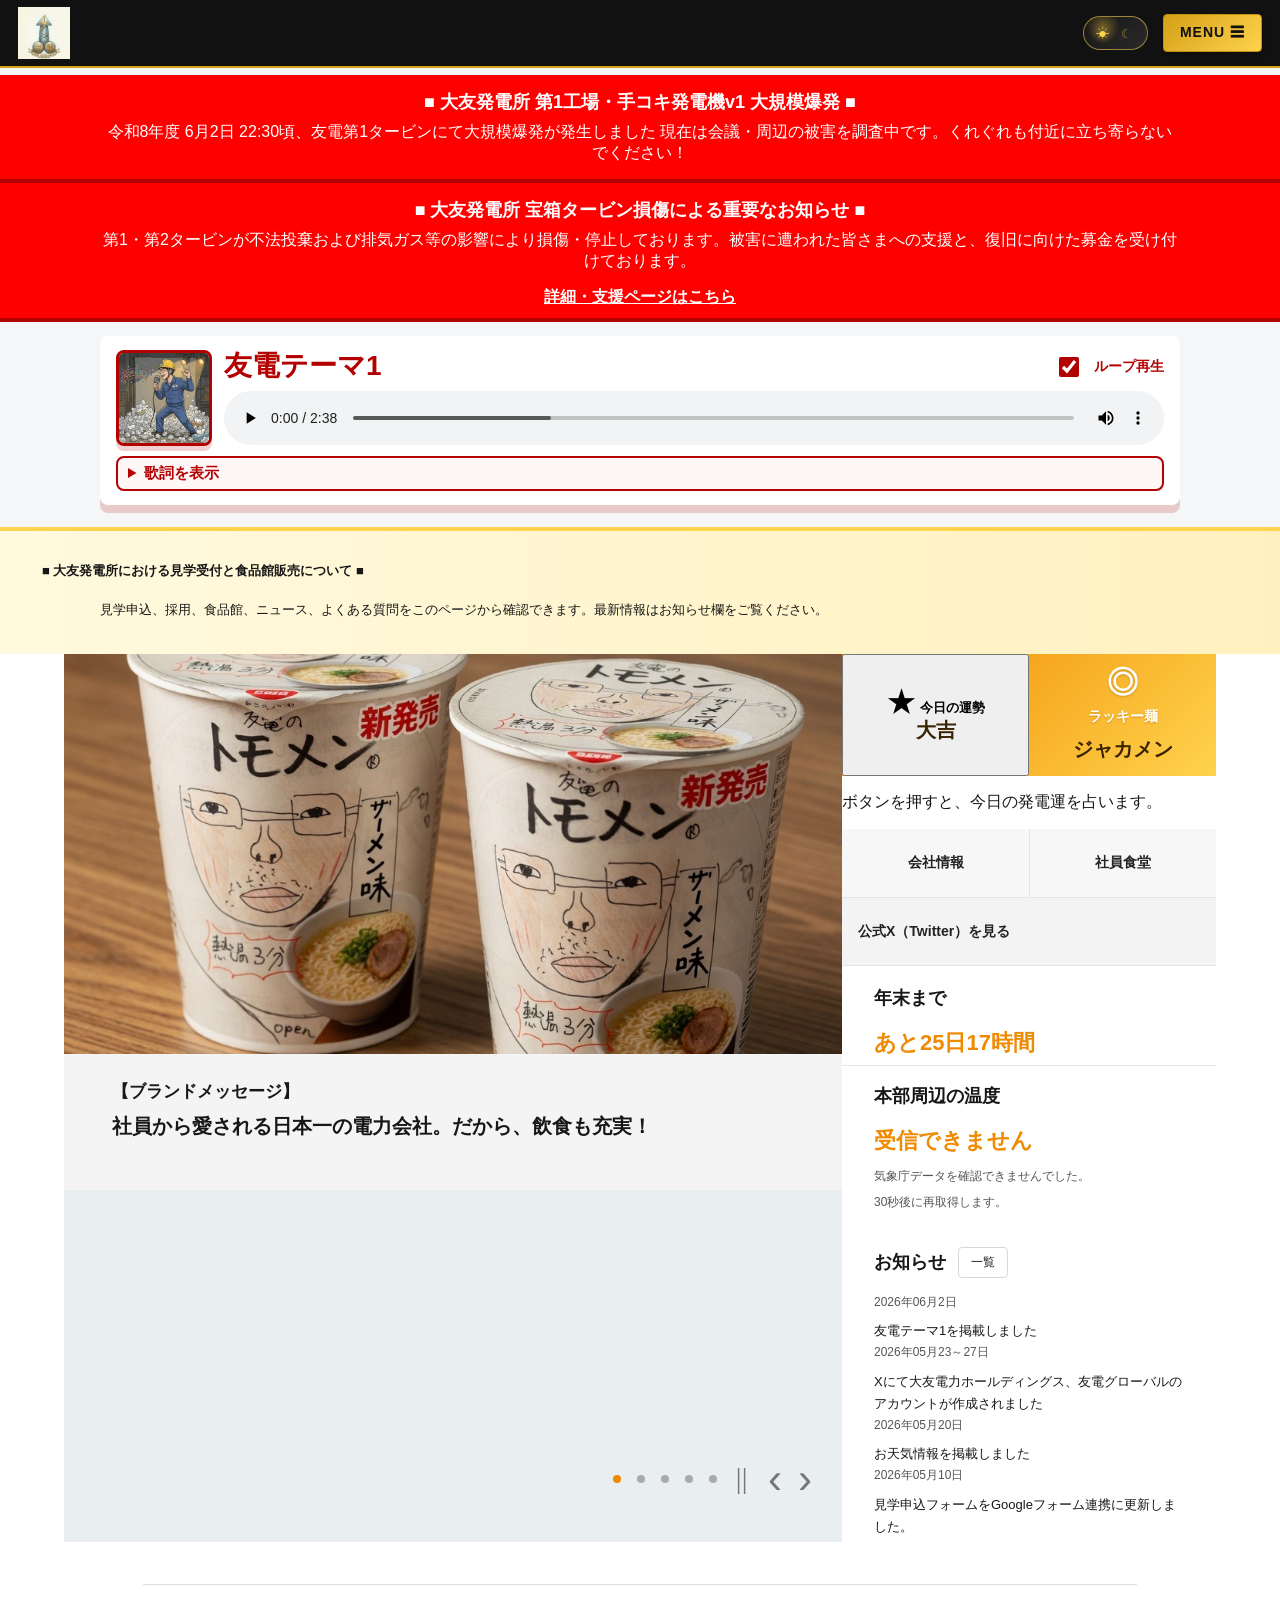
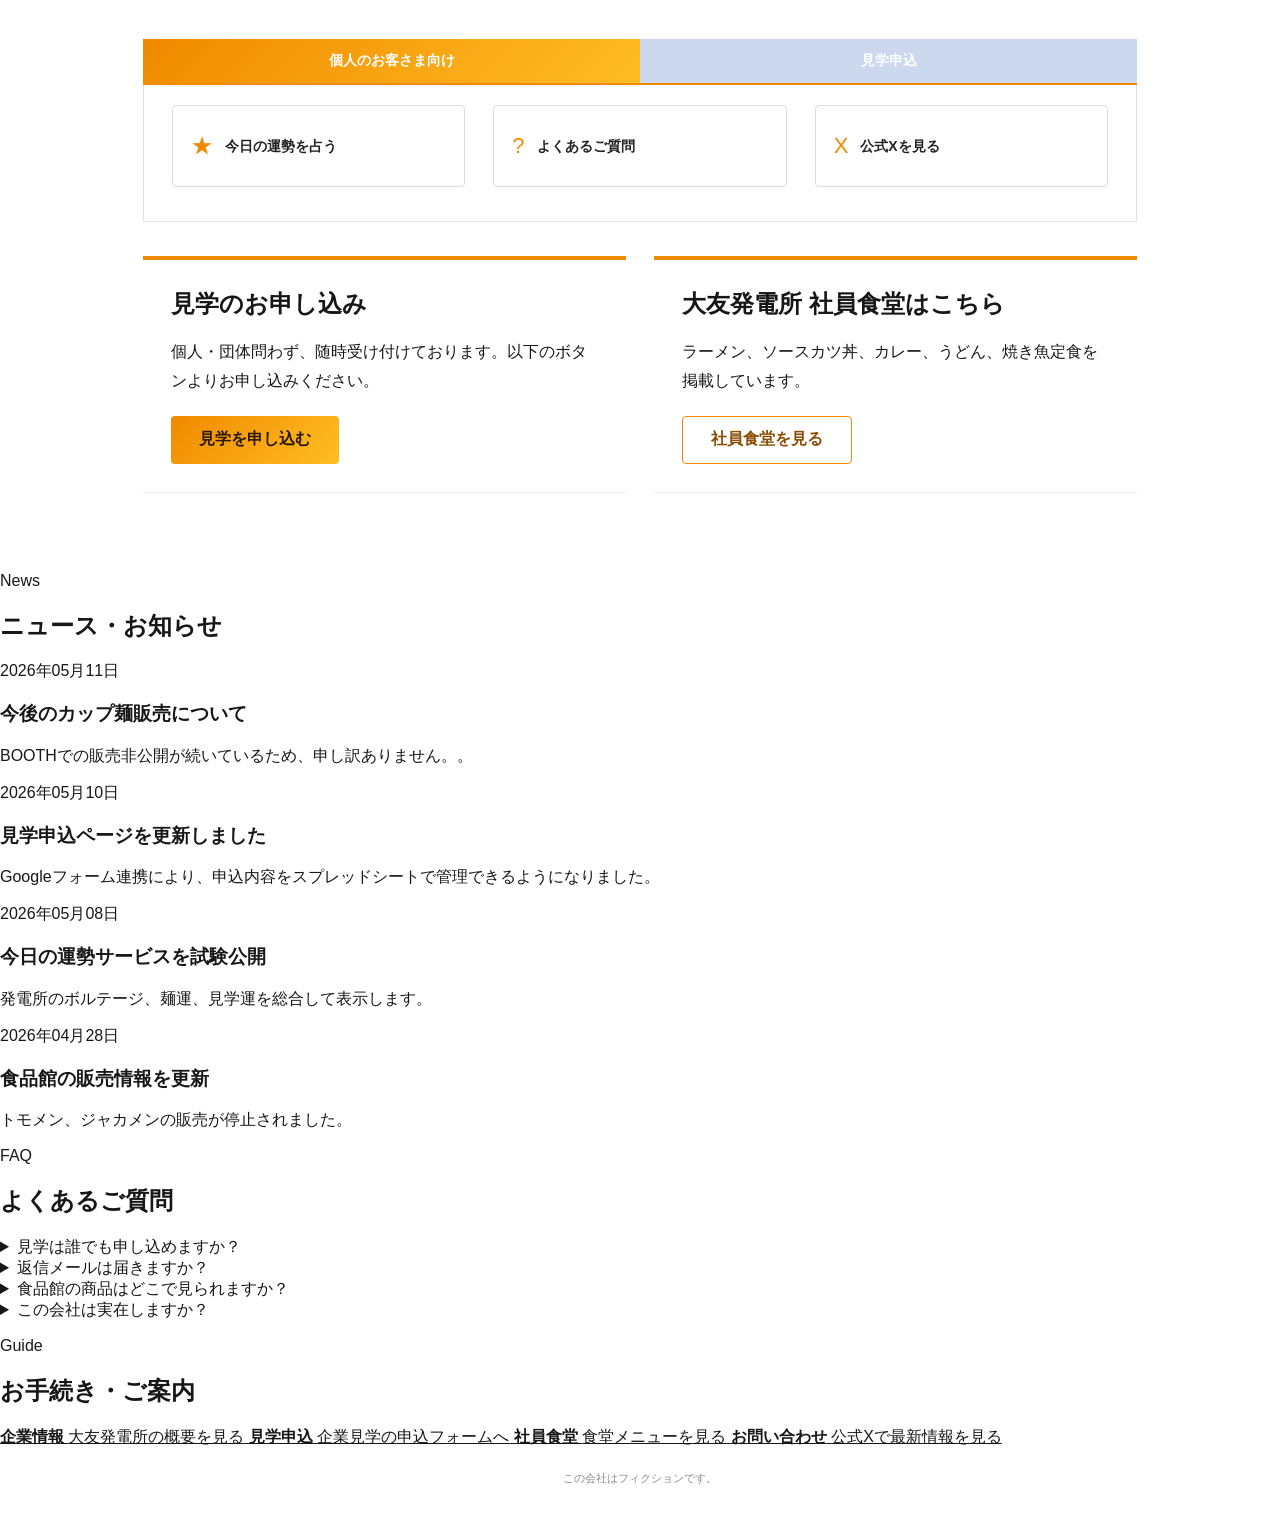
==== commit 329041d1: "Update index.html" ====
--- a/index.html
+++ b/index.html
@@ -78,6 +78,16 @@
         <a href="#" style="border: none">FB</a>
       </div>
     </nav>
+
+      <section class="emergency-alert">
+      <div class="alert-inner">
+        <strong>■ 大友発電所 第1工場・手コキ発電機v1 大規模爆発 ■</strong>
+        <p>
+          令和8年度 6月2日 22:30頃、友電第1タービンにて大規模爆発が発生しました
+          現在は会議・周辺の被害を調査中です。くれぐれも付近に立ち寄らないでください！
+        </p>
+      </div>
+    </section>
 
     <section class="emergency-alert">
       <div class="alert-inner">
--- a/style.css
+++ b/style.css
@@ -1448,8 +1448,7 @@
   font-weight: 800;
 }
 
-.alert-audio-loop,
-.alert-audio-volume {
+.alert-audio-loop {
   display: flex;
   align-items: center;
   justify-content: center;
@@ -1460,16 +1459,6 @@
   width: 20px;
   height: 20px;
   accent-color: #b30000;
-}
-
-.alert-audio-volume input {
-  width: 160px;
-  accent-color: #b30000;
-}
-
-.alert-audio-volume output {
-  min-width: 48px;
-  text-align: right;
 }
 
 .alert-audio-lyrics {
@@ -1528,10 +1517,6 @@
     justify-self: stretch;
     gap: 8px 12px;
     font-size: 14px;
-  }
-
-  .alert-audio-volume {
-    flex-wrap: wrap;
   }
 
   .alert-audio-lyrics {
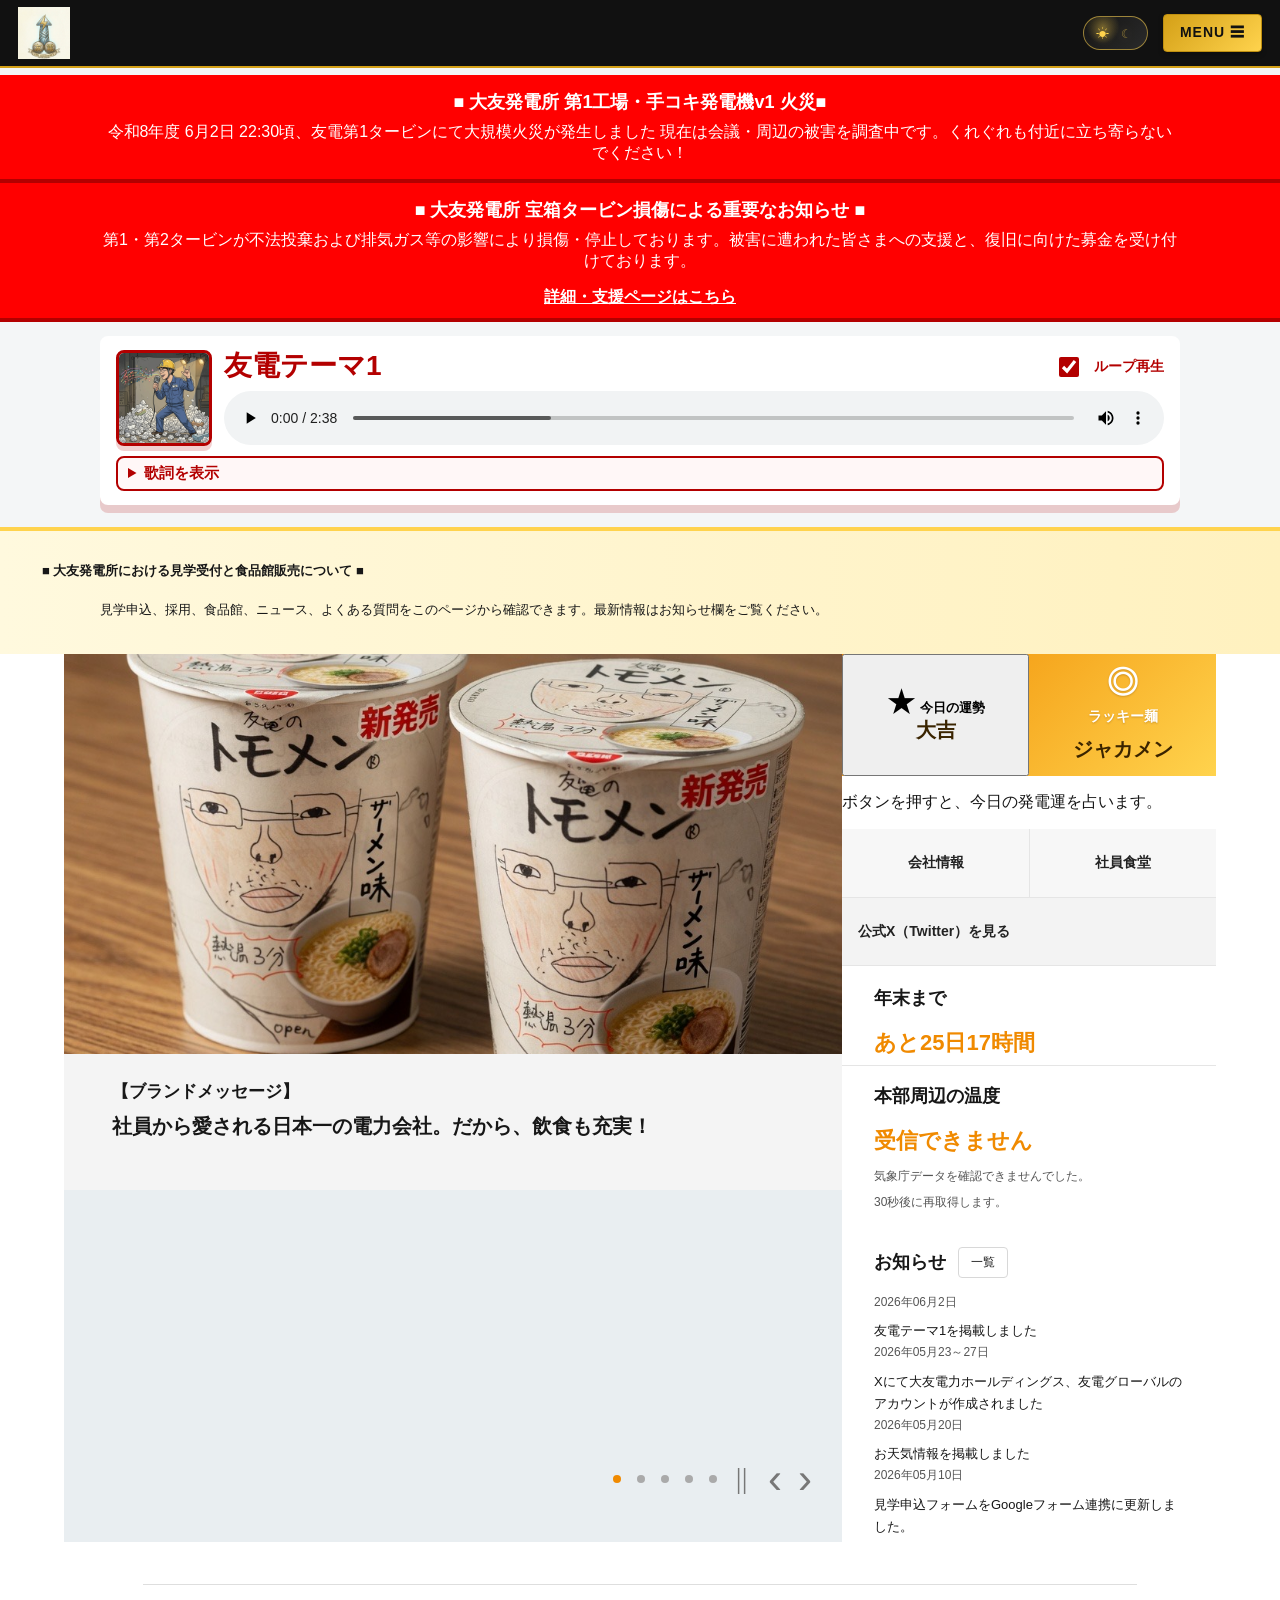
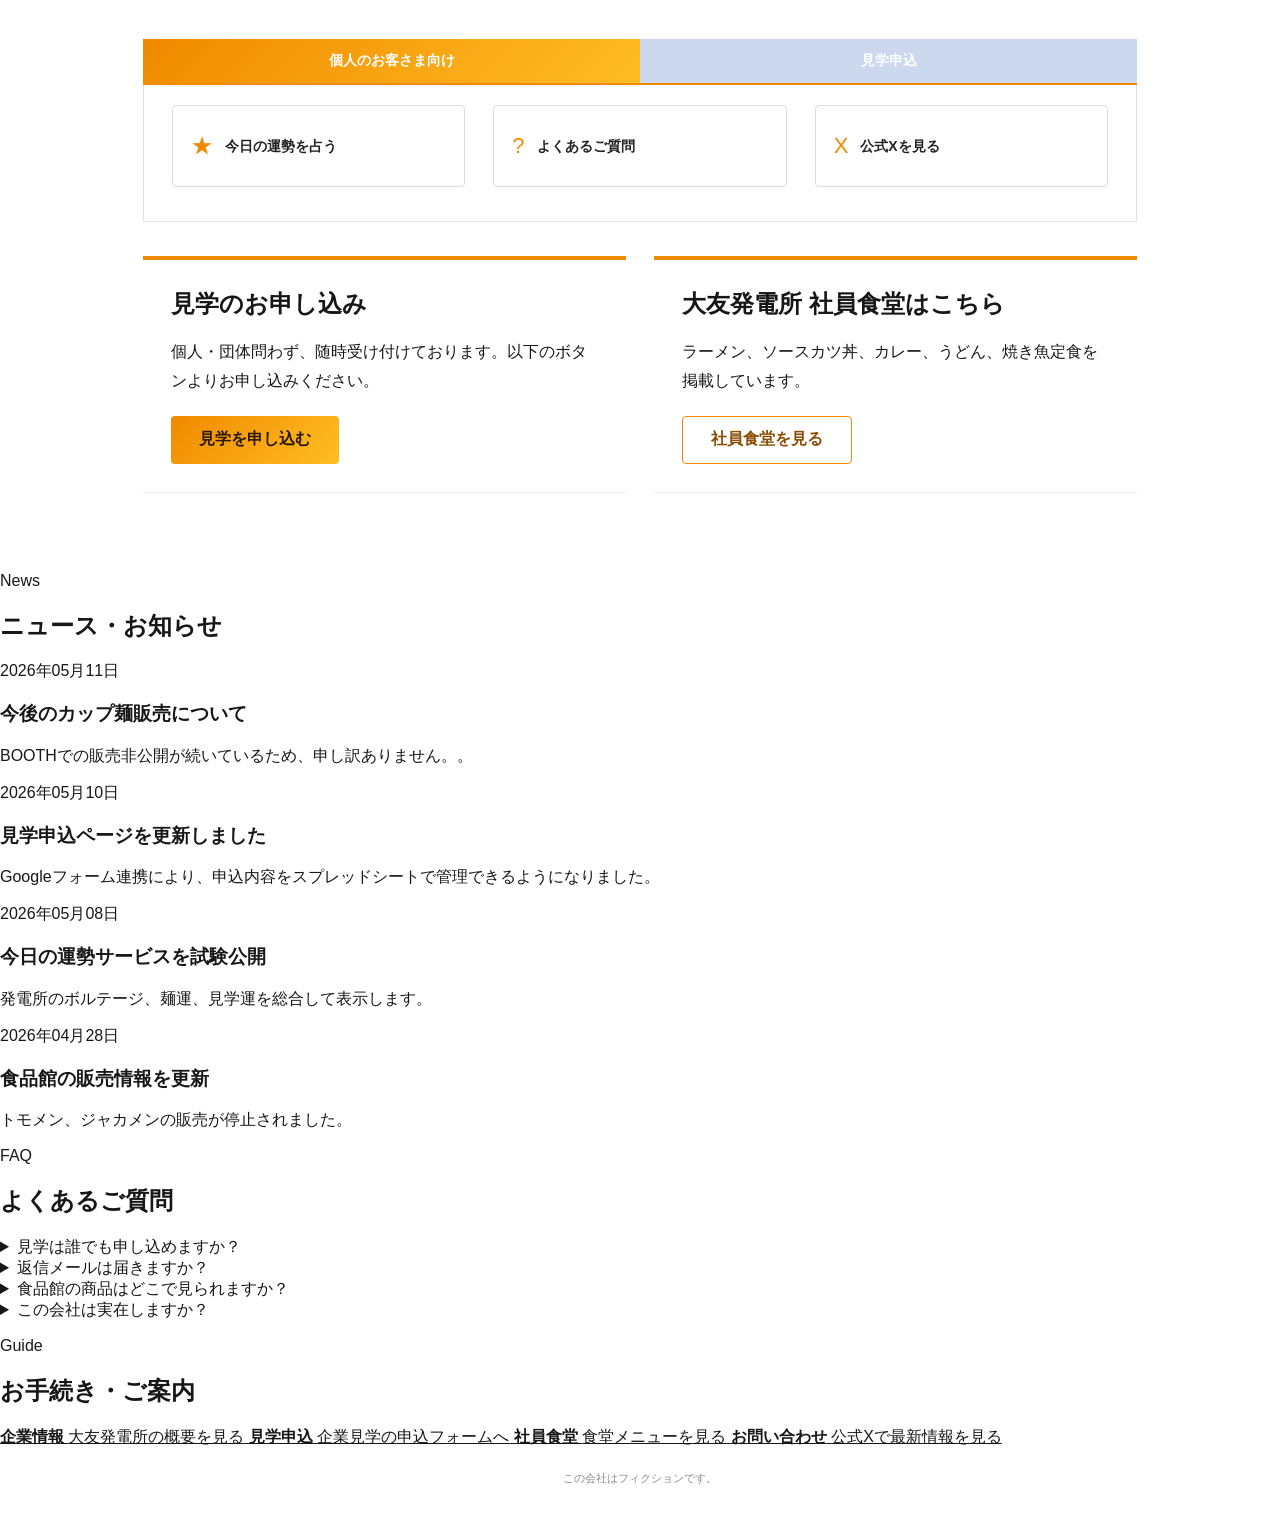
==== commit deacb650: "Update index.html" ====
--- a/index.html
+++ b/index.html
@@ -81,9 +81,9 @@
 
       <section class="emergency-alert">
       <div class="alert-inner">
-        <strong>■ 大友発電所 第1工場・手コキ発電機v1 大規模爆発 ■</strong>
+        <strong>■ 大友発電所 第1工場・手コキ発電機v1 火災■</strong>
         <p>
-          令和8年度 6月2日 22:30頃、友電第1タービンにて大規模爆発が発生しました
+          令和8年度 6月2日 22:30頃、友電第1タービンにて大規模火災が発生しました
           現在は会議・周辺の被害を調査中です。くれぐれも付近に立ち寄らないでください！
         </p>
       </div>
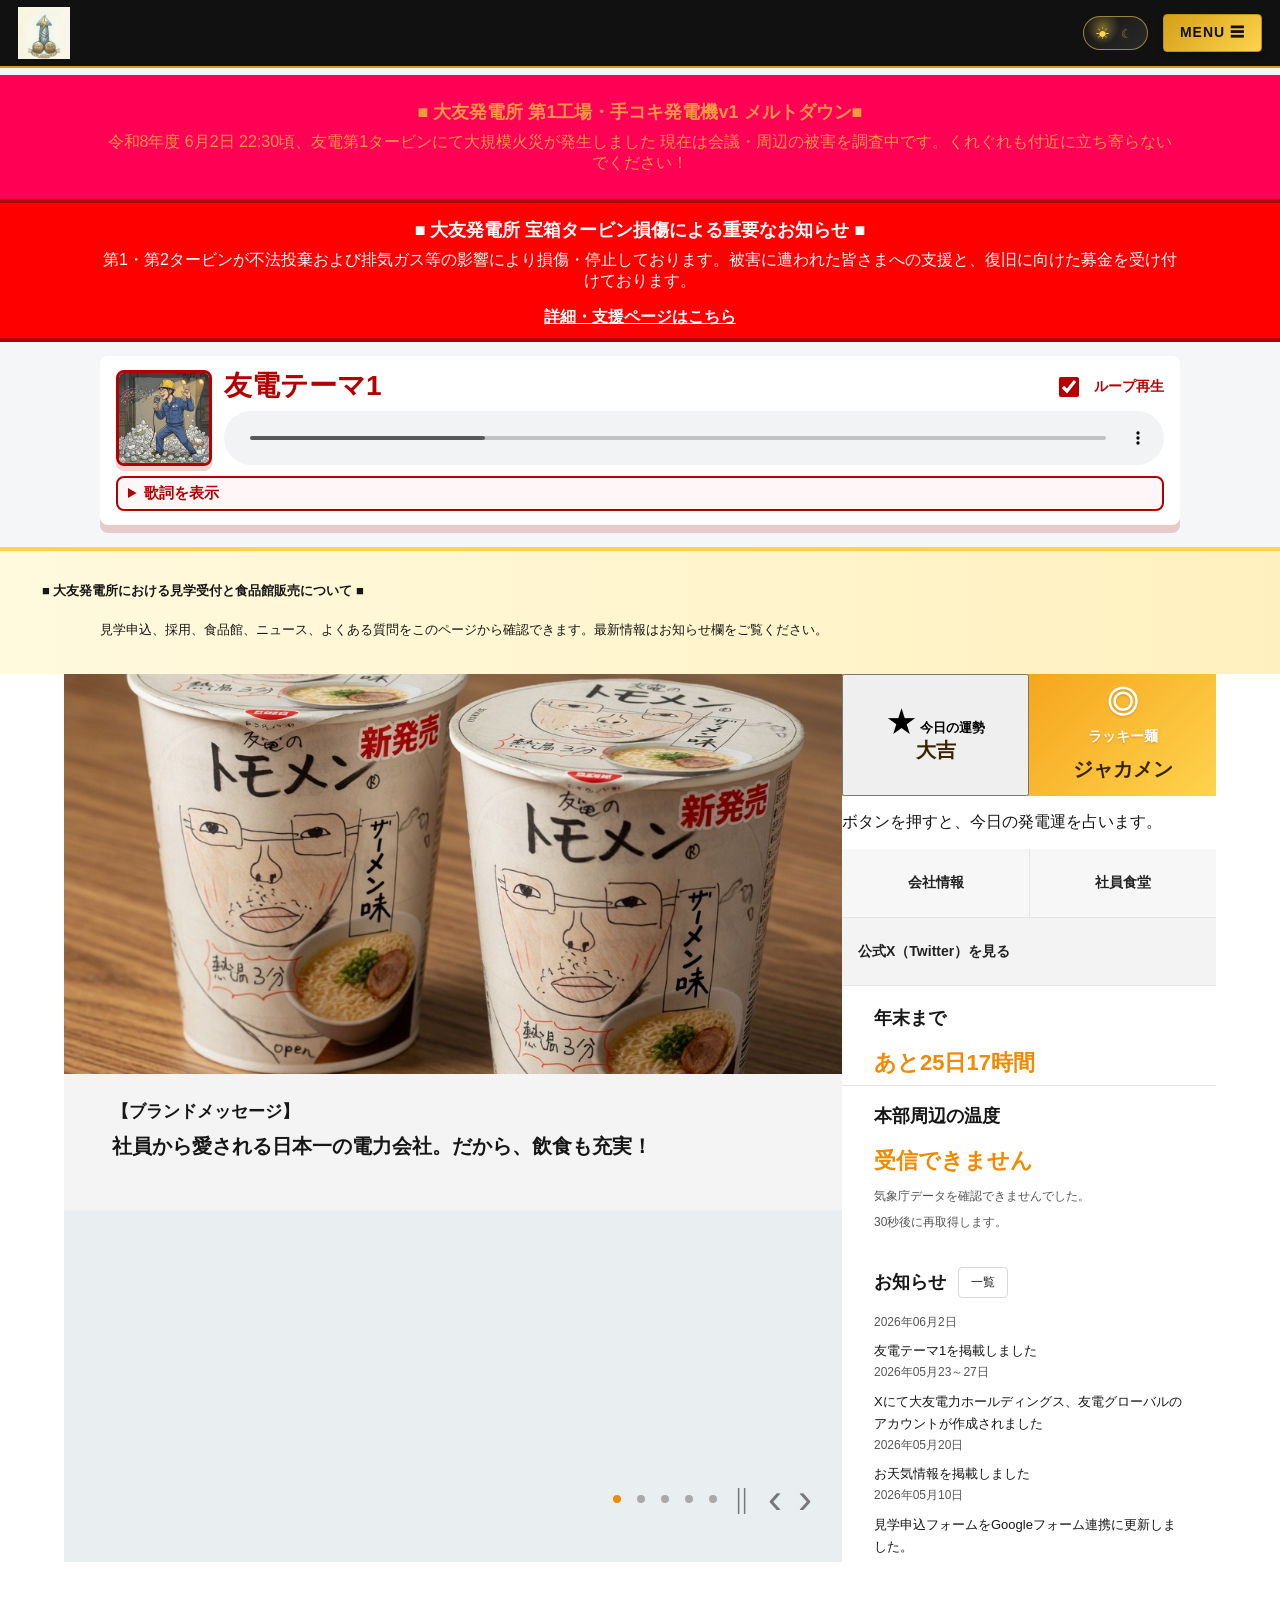
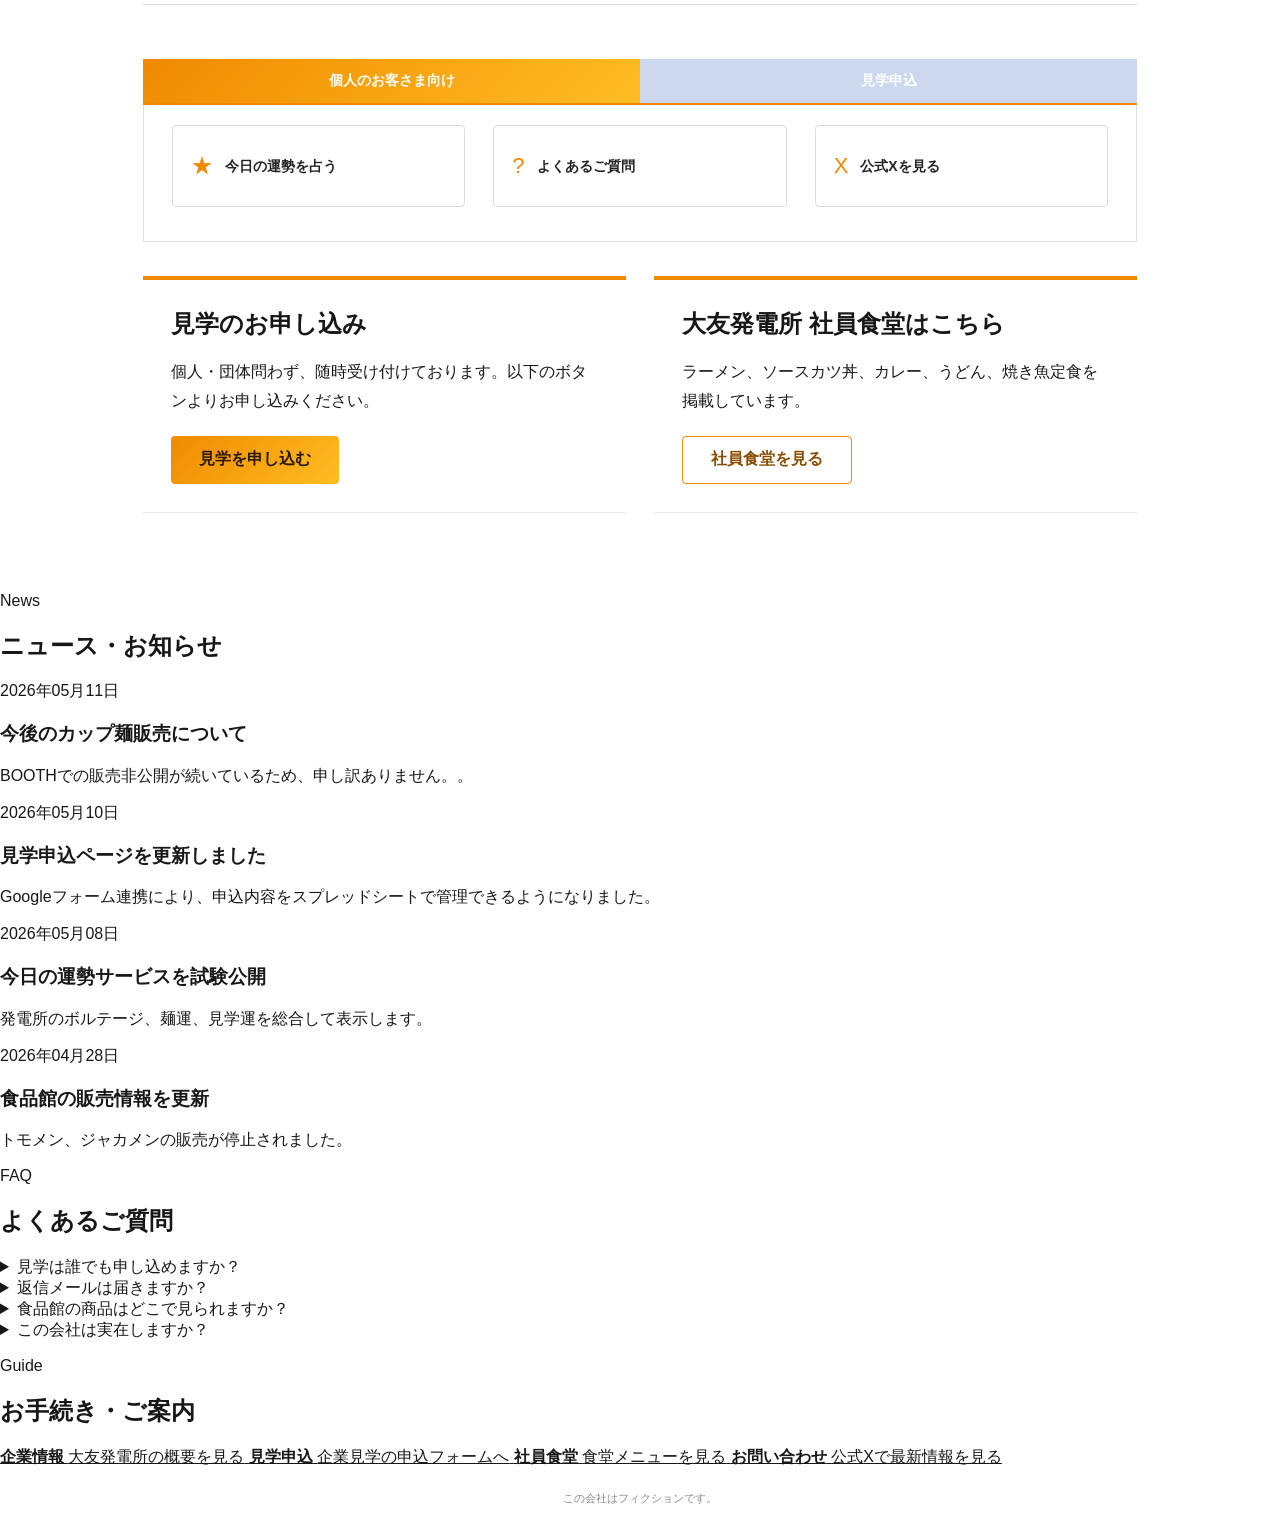
==== commit 6e790734: "Update index.html" ====
--- a/index.html
+++ b/index.html
@@ -79,9 +79,9 @@
       </div>
     </nav>
 
-      <section class="emergency-alert">
+      <section class="emergency-alert2">
       <div class="alert-inner">
-        <strong>■ 大友発電所 第1工場・手コキ発電機v1 火災■</strong>
+        <strong>■ 大友発電所 第1工場・手コキ発電機v1 メルトダウン■</strong>
         <p>
           令和8年度 6月2日 22:30頃、友電第1タービンにて大規模火災が発生しました
           現在は会議・周辺の被害を調査中です。くれぐれも付近に立ち寄らないでください！
--- a/style.css
+++ b/style.css
@@ -1370,6 +1370,21 @@
   margin: 5px 0;
 }
 
+.emergency-alert2 {
+  background: #ff0055 !important; 
+  color: #ff9945 !important;
+  padding: 20px;
+  text-align: center;
+  border-bottom: 4px solid #b30000;
+  width: 100%;
+}
+
+.emergency-alert2 p,
+.emergency-alert2 strong {
+  color: #ff9945 !important;
+  margin: 5px 0;
+}
+
 .alert-inner {
   width: min(1080px, 100%);
   margin: 0 auto;
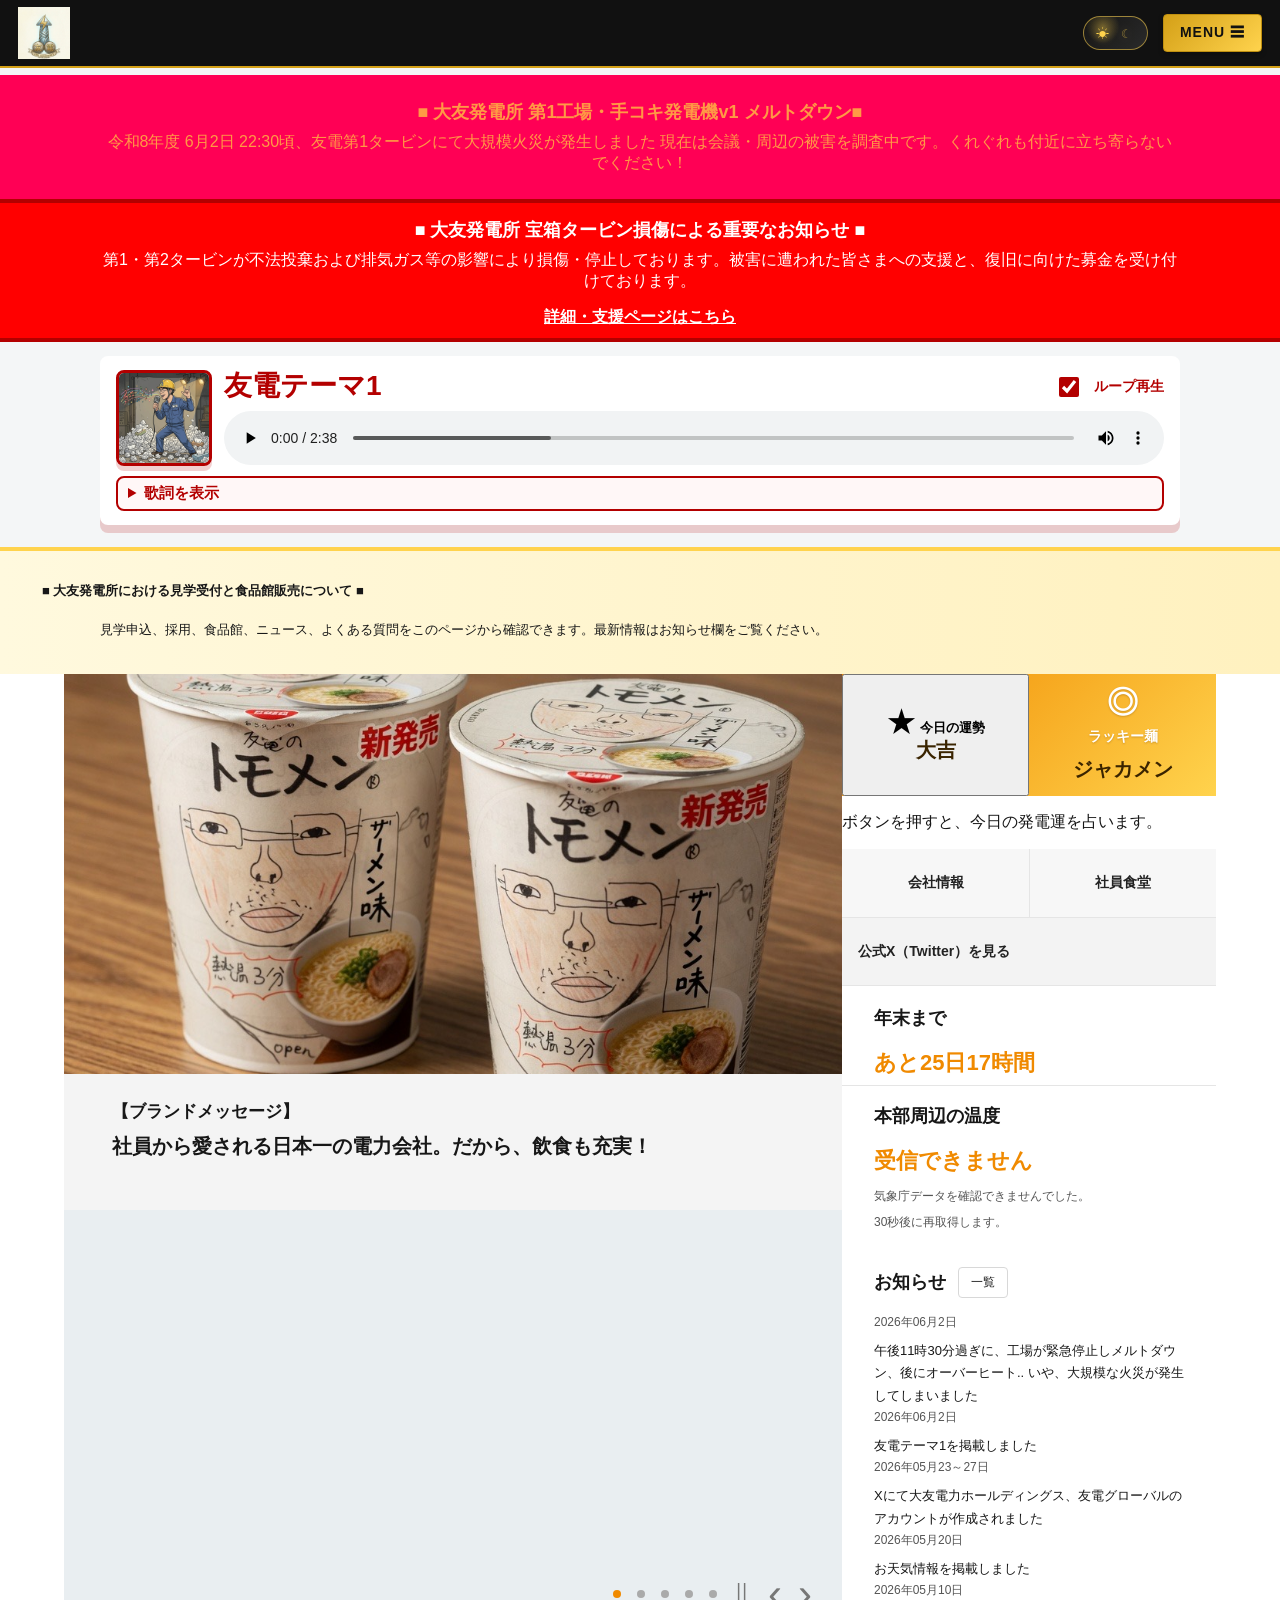
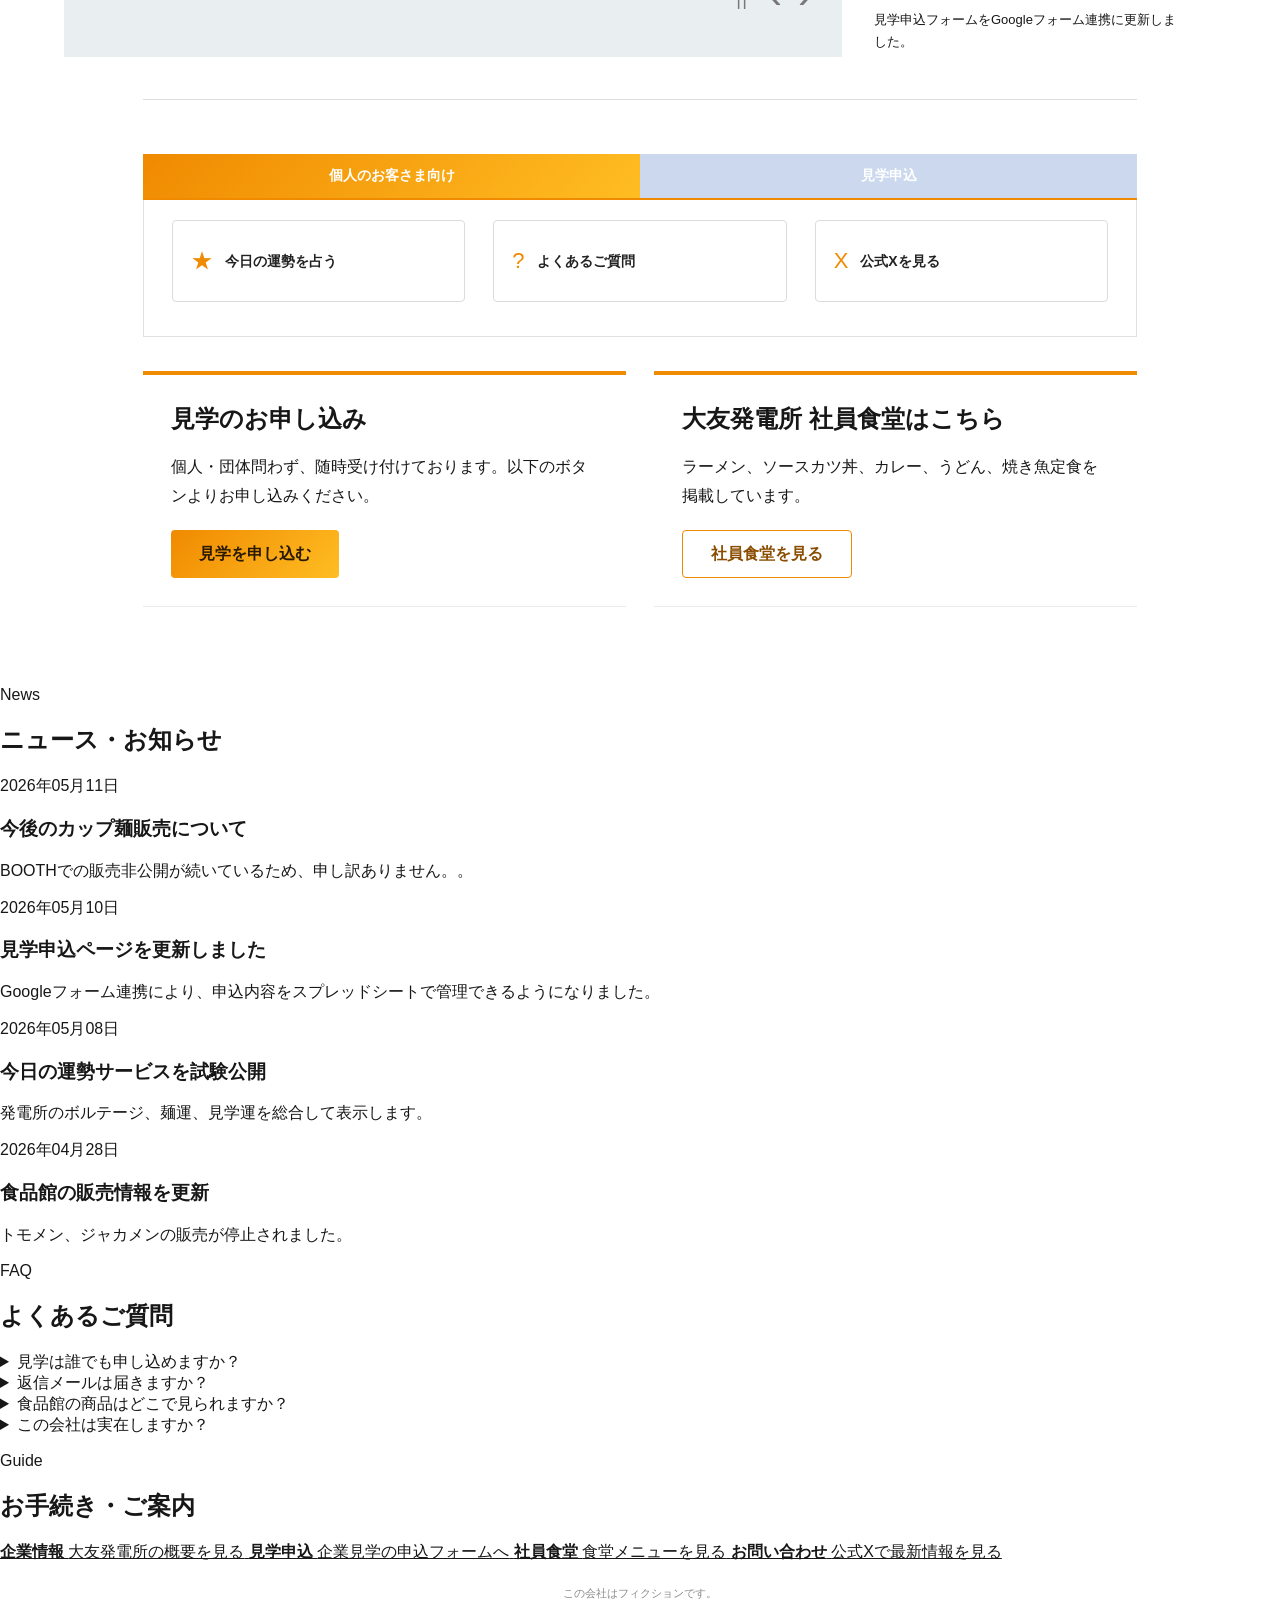
==== commit 21a3ea0a: "Update index.html" ====
--- a/index.html
+++ b/index.html
@@ -265,6 +265,11 @@
 
             <section class="side-news" id="press">
               <h2>お知らせ <a href="#news">一覧</a></h2>
+               <p>
+                <time>2026年06月2日</time>
+                午後11時30分過ぎに、工場が緊急停止しメルトダウン、後にオーバーヒート..
+                いや、大規模な火災が発生してしまいました
+              </p>
               <p>
                 <time>2026年06月2日</time>
                 友電テーマ1を掲載しました
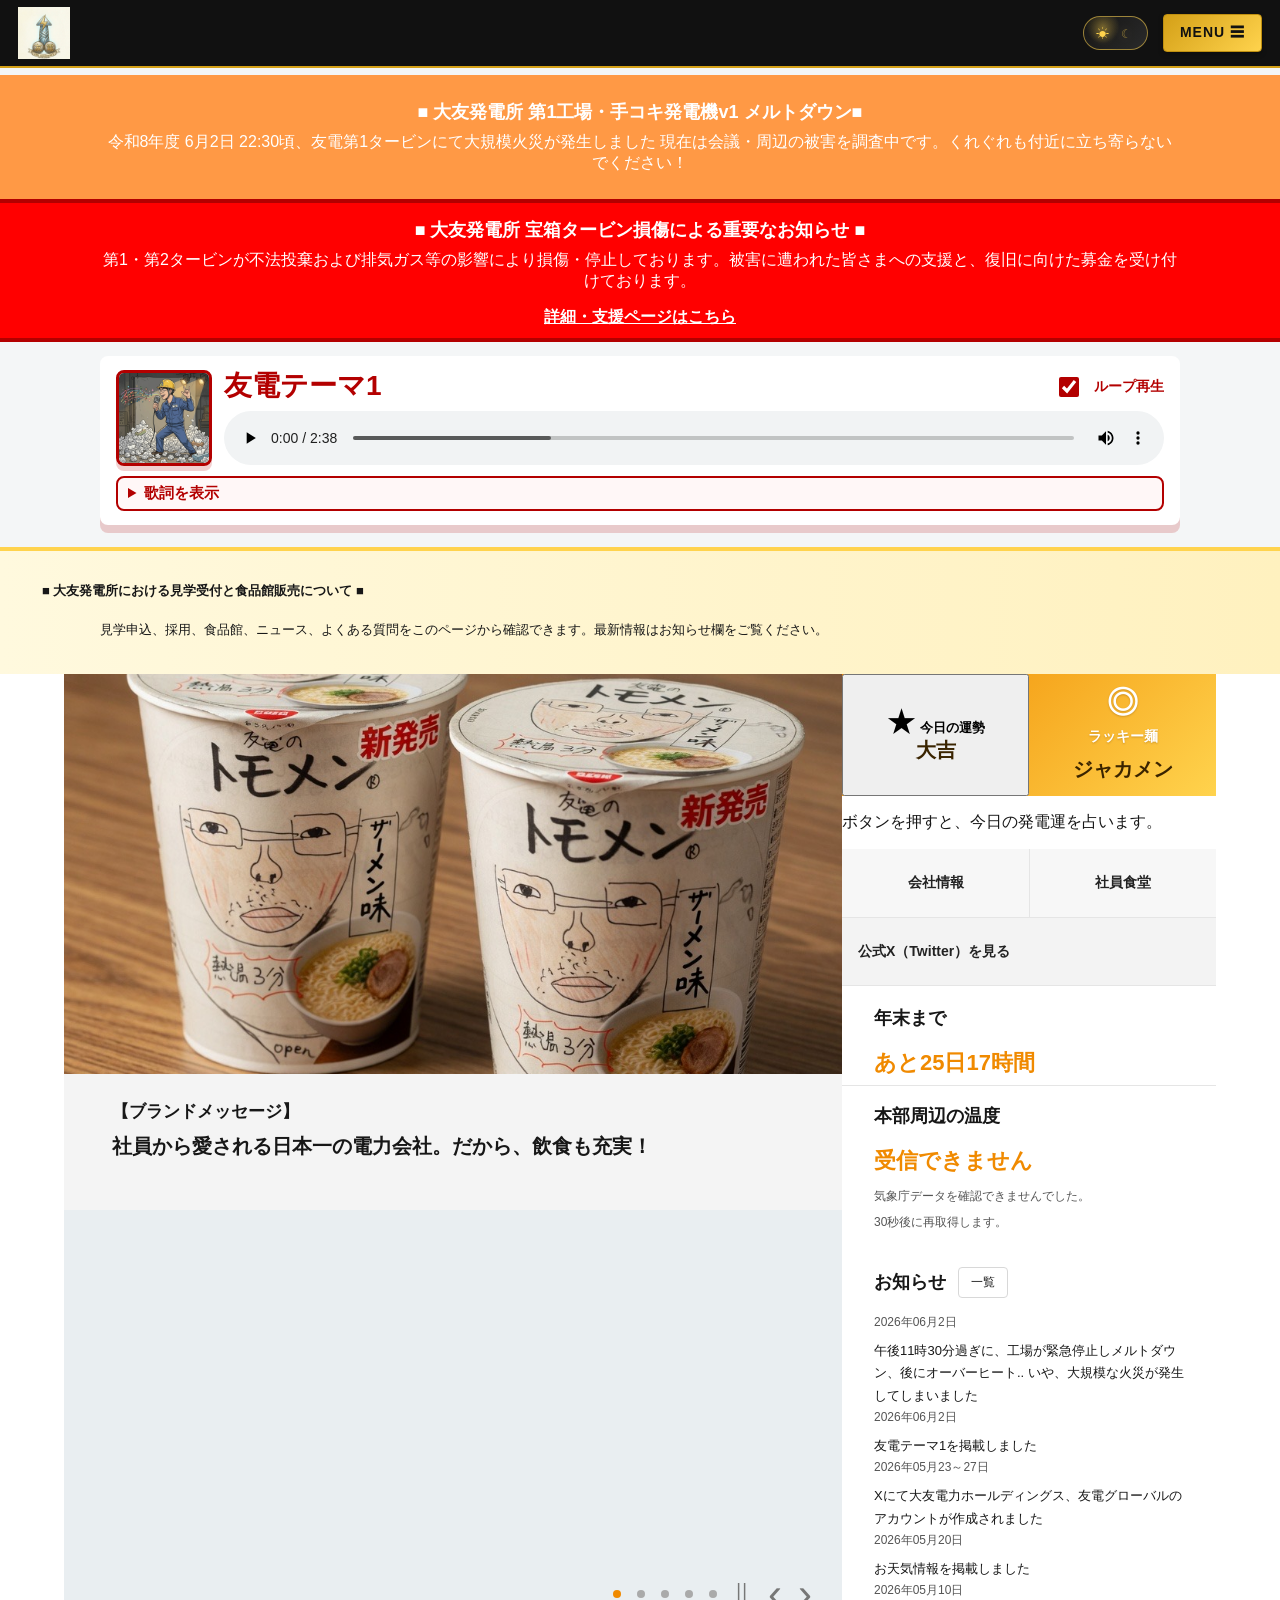
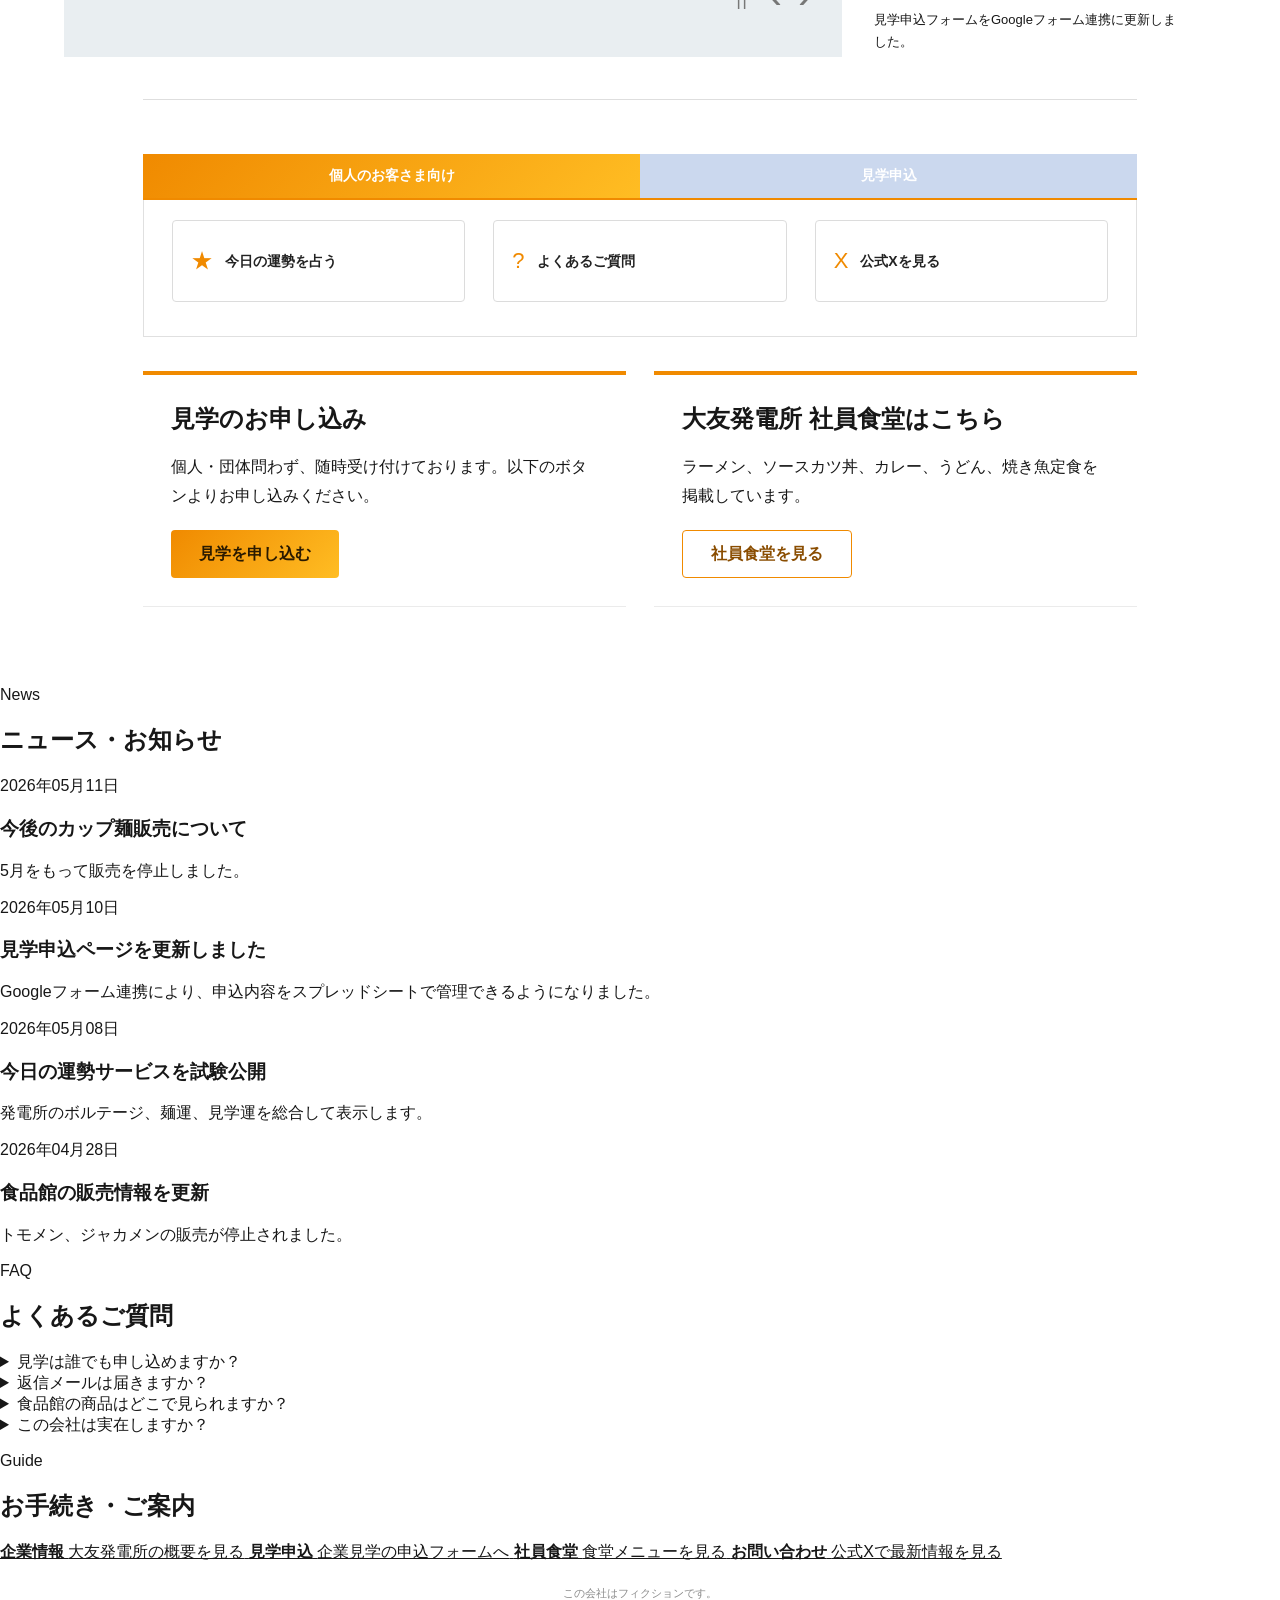
==== commit e03bc005: "Update index.html" ====
--- a/index.html
+++ b/index.html
@@ -337,7 +337,7 @@
             <article>
               <time>2026年05月11日</time>
               <h3>今後のカップ麺販売について</h3>
-              <p>BOOTHでの販売非公開が続いているため、申し訳ありません。。</p>
+              <p>5月をもって販売を停止しました。</p>
             </article>
             <article>
               <time>2026年05月10日</time>
--- a/style.css
+++ b/style.css
@@ -1371,8 +1371,8 @@
 }
 
 .emergency-alert2 {
-  background: #ff0055 !important; 
-  color: #ff9945 !important;
+  background: #ff9945 !important; 
+  color: #ffffff !important;
   padding: 20px;
   text-align: center;
   border-bottom: 4px solid #b30000;
@@ -1381,7 +1381,7 @@
 
 .emergency-alert2 p,
 .emergency-alert2 strong {
-  color: #ff9945 !important;
+  color: #ffffff !important;
   margin: 5px 0;
 }
 
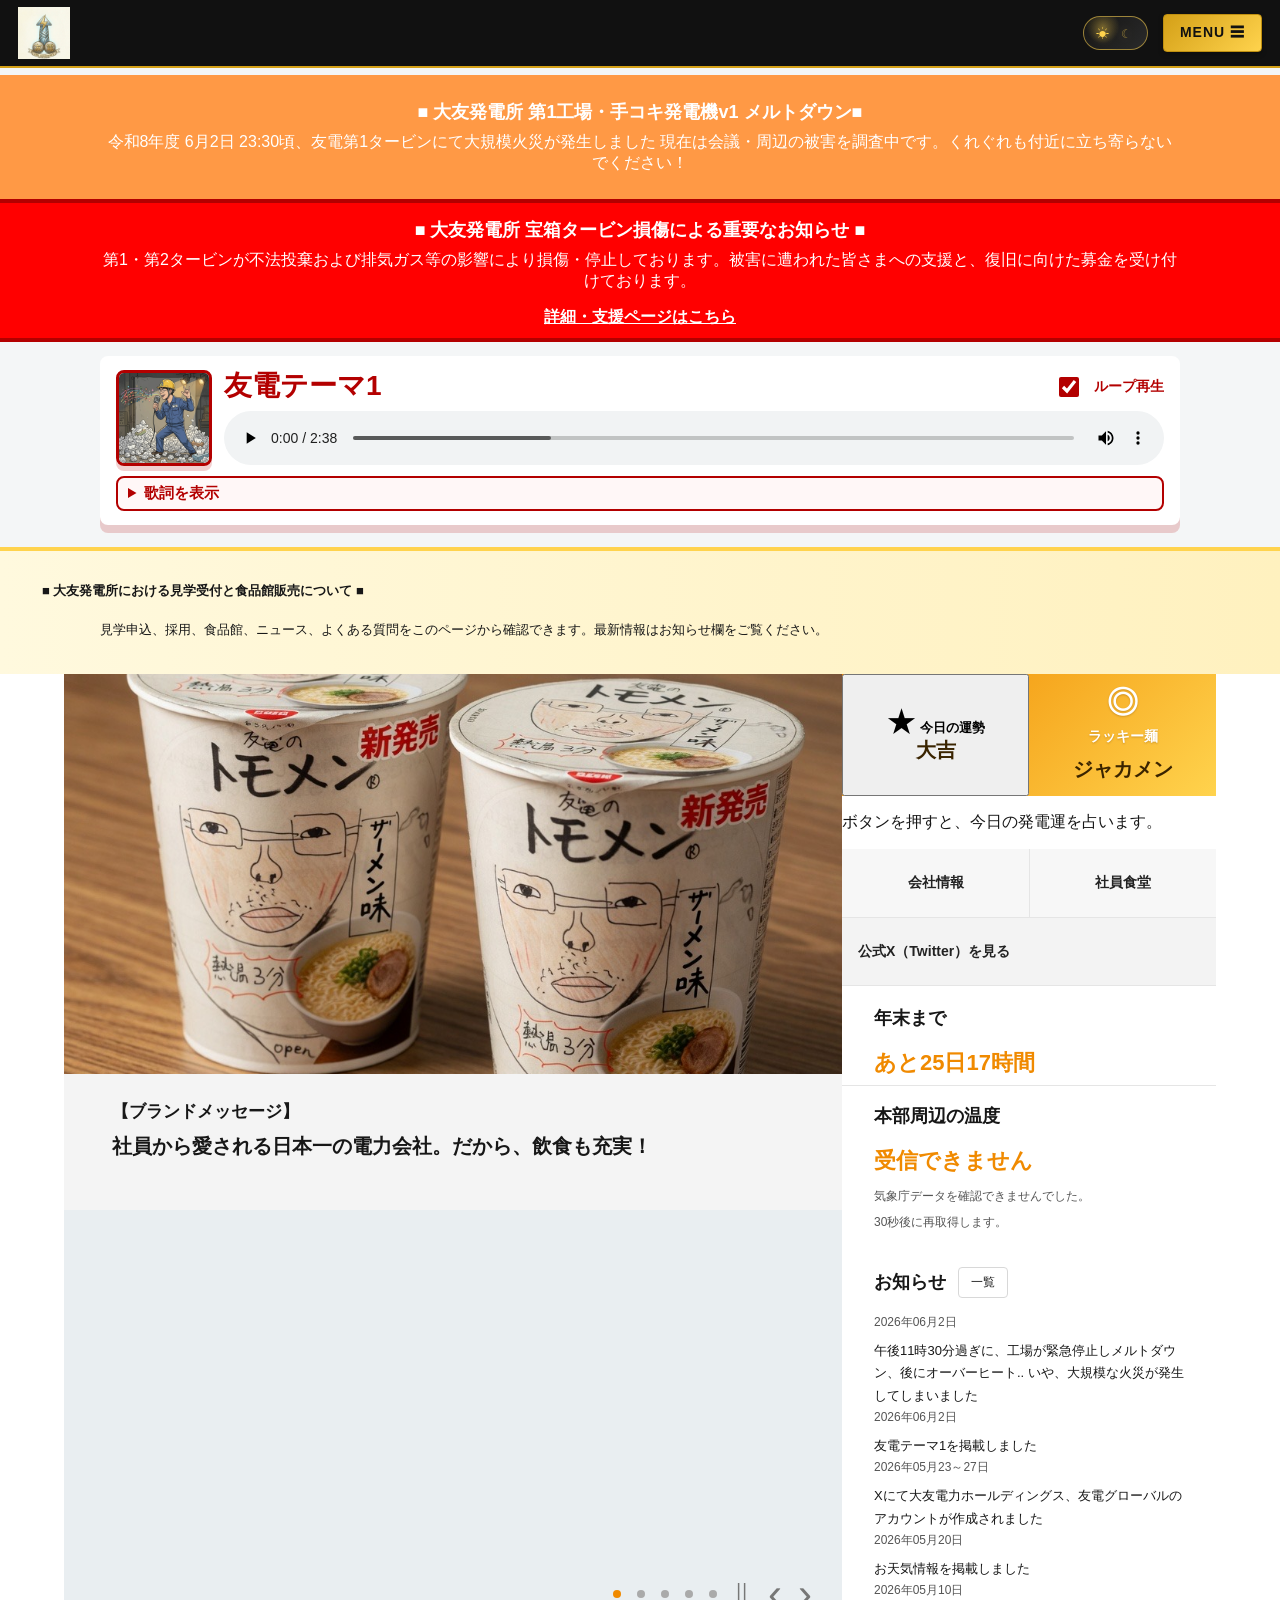
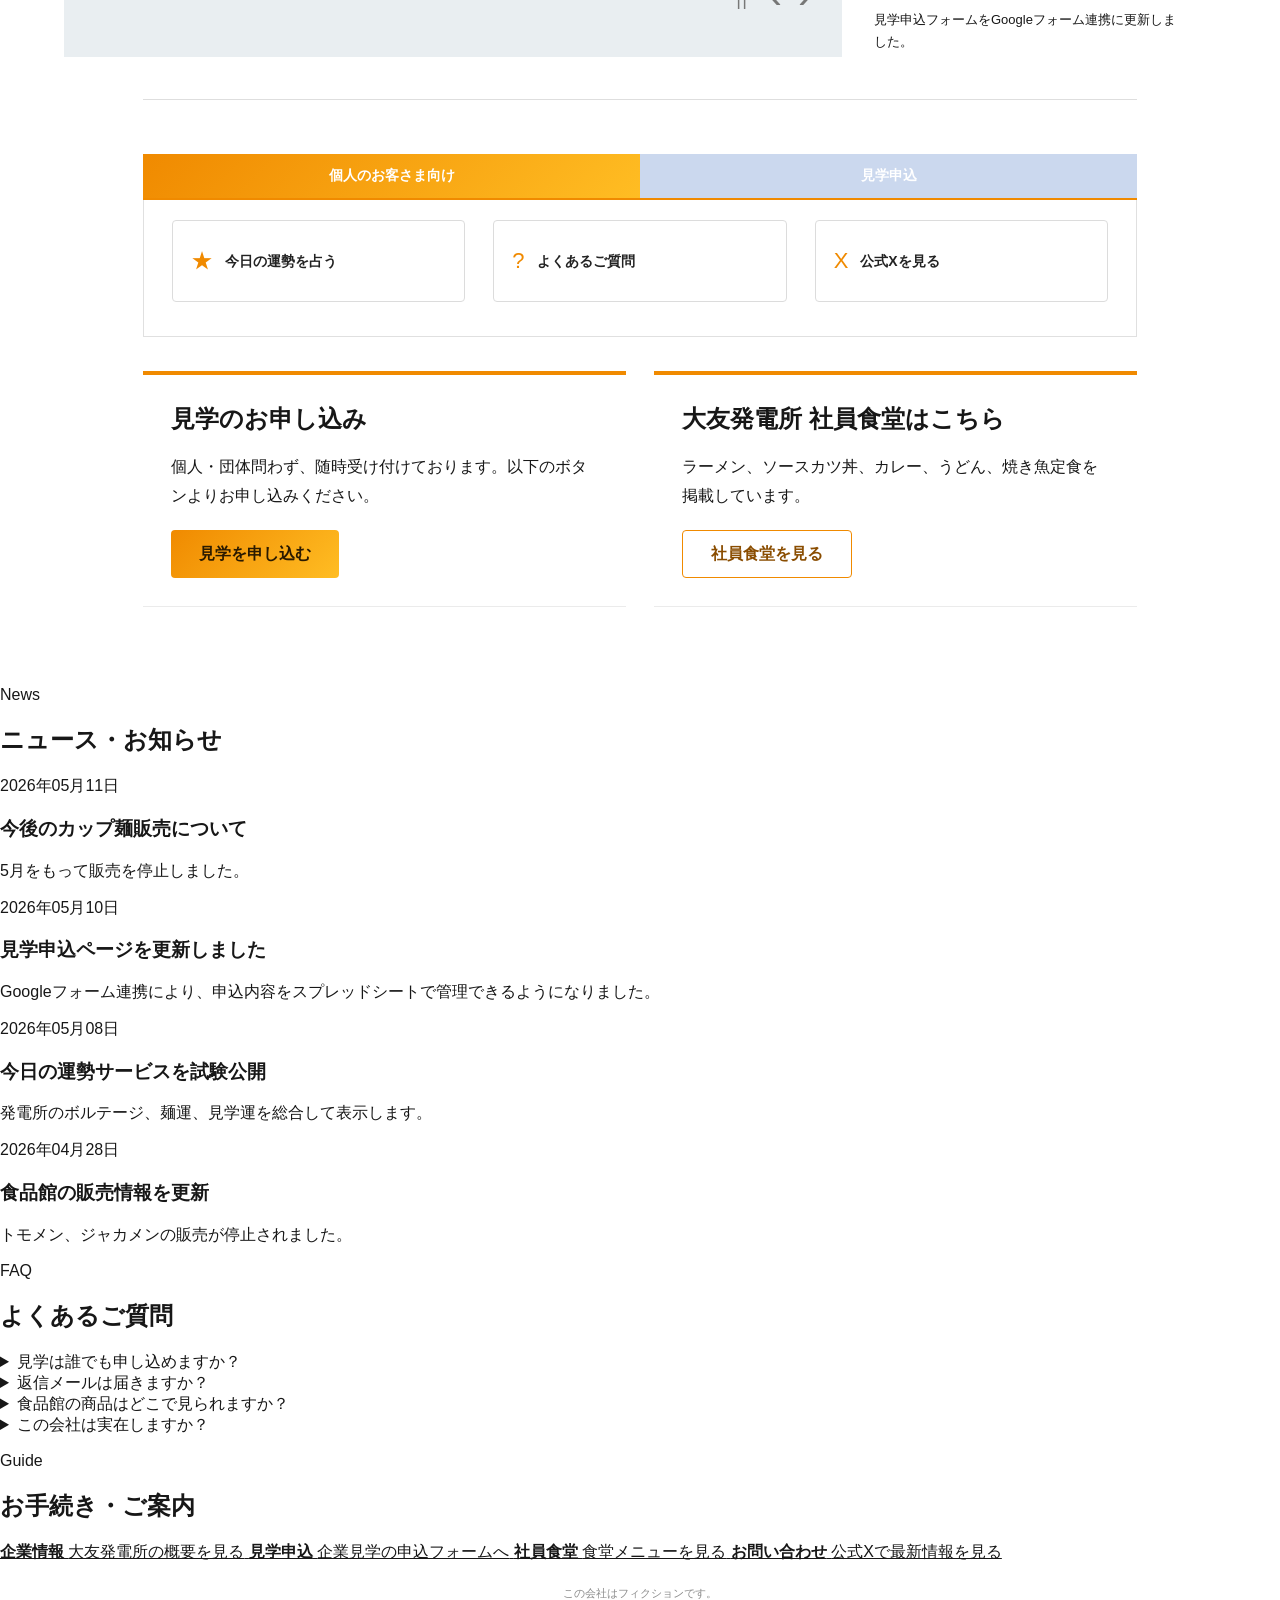
==== commit 41b5686b: "Update index.html" ====
--- a/index.html
+++ b/index.html
@@ -83,7 +83,7 @@
       <div class="alert-inner">
         <strong>■ 大友発電所 第1工場・手コキ発電機v1 メルトダウン■</strong>
         <p>
-          令和8年度 6月2日 22:30頃、友電第1タービンにて大規模火災が発生しました
+          令和8年度 6月2日 23:30頃、友電第1タービンにて大規模火災が発生しました
           現在は会議・周辺の被害を調査中です。くれぐれも付近に立ち寄らないでください！
         </p>
       </div>
